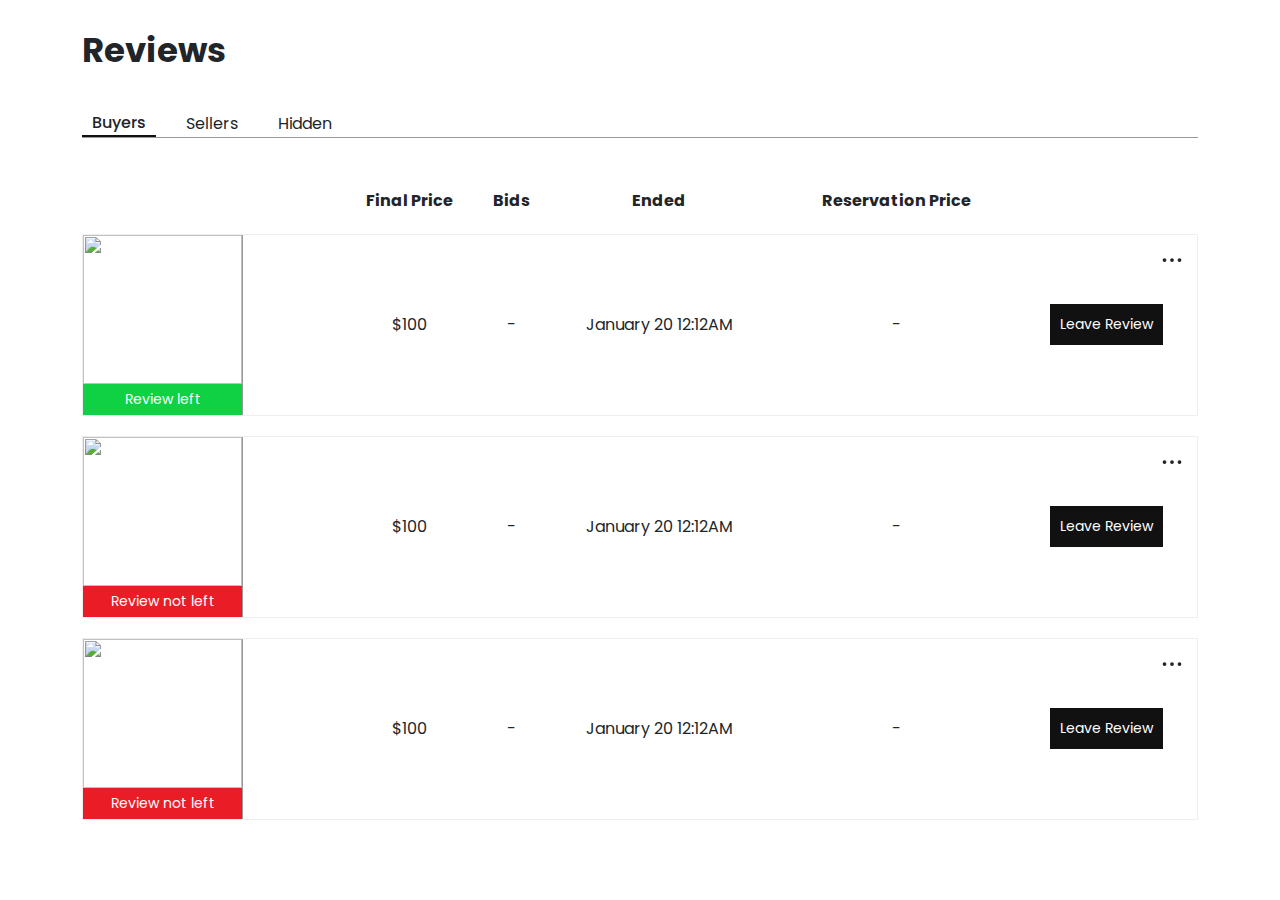
==== index.html @ e31aabcc "ok" ====
<!DOCTYPE html>
<html lang="en">
   <head>
      <meta charset="UTF-8" />
      <meta name="viewport" content="width=device-width, initial-scale=1.0" />
      <title>Document</title>
      <link rel="stylesheet" href="https://cdn.jsdelivr.net/npm/bootstrap@5.1.3/dist/css/bootstrap.min.css" as="style" crossorigin="anonymous" />
      <link rel="stylesheet" href="https://fonts.googleapis.com/css2?family=Poppins:wght@100;300;400;700;800;900&display=swap" as="style" crossorigin="anonymous" />
      <link rel="stylesheet" href="./style.css" />
   </head>
   <body>
      <main>
         <section class="review-section">
            <div class="container">
               <div class="reviewTitel">
                  <h2>Reviews</h2>
               </div>
               <div class="review-tabs">
                  <ul>
                     <li class="active">buyers</li>
                     <li>sellers</li>
                     <li>hidden</li>
                  </ul>
               </div>
               <div class="review-table">
                  <table>
                     <thead>
                        <tr>
                           <th colspan="2"></th>
                           <th>Final Price</th>
                           <th>Bids</th>
                           <th>Ended</th>
                           <th>Reservation Price</th>
                           <th colspan="2"></th>
                        </tr>
                     </thead>
                     <tbody>
                        <tr>
                           <td class="tdBorder" colspan="2">
                              <div class="td-img">
                                 <figure>
                                    <img src="https://encrypted-tbn0.gstatic.com/images?q=tbn:ANd9GcTyRex7sIWzXZCZF09MioICPVHN3e7gexDzKDKBckIWMvoYF61tKvziNQRzRDymjQj5Fqo&usqp=CAU" alt="" />
                                 </figure>
                                 <div class="text">Review left</div>
                              </div>
                           </td>

                           <td class="tdBorder">$100</td>
                           <td class="tdBorder">-</td>
                           <td class="tdBorder">January 20 12:12AM</td>
                           <td class="tdBorder">-</td>

                           <td class="position-relative tdBorder" colspan="2">
                              <div class="td-action">
                                 <div class="threeDot">
                                    <svg xmlns="http://www.w3.org/2000/svg" fill="none" viewBox="0 0 24 24" stroke-width="1.5" stroke="currentColor" class="w-6 h-6" onclick="openActionBtns(this)">
                                       <path
                                          stroke-linecap="round"
                                          stroke-linejoin="round"
                                          d="M6.75 12a.75.75 0 1 1-1.5 0 .75.75 0 0 1 1.5 0ZM12.75 12a.75.75 0 1 1-1.5 0 .75.75 0 0 1 1.5 0ZM18.75 12a.75.75 0 1 1-1.5 0 .75.75 0 0 1 1.5 0Z"
                                       />
                                    </svg>
                                    <div class="actionBtns" style="display: none">
                                       <div class="actionBtnsOverlay"></div>
                                       <div class="action-card">
                                          <div class="closeactionBtns" onclick="closeActionBtns(this)">
                                             <svg xmlns="http://www.w3.org/2000/svg" viewBox="0 0 24 24" fill="currentColor" class="w-6 h-6">
                                                <path
                                                   fill-rule="evenodd"
                                                   d="M5.47 5.47a.75.75 0 0 1 1.06 0L12 10.94l5.47-5.47a.75.75 0 1 1 1.06 1.06L13.06 12l5.47 5.47a.75.75 0 1 1-1.06 1.06L12 13.06l-5.47 5.47a.75.75 0 0 1-1.06-1.06L10.94 12 5.47 6.53a.75.75 0 0 1 0-1.06Z"
                                                   clip-rule="evenodd"
                                                />
                                             </svg>
                                          </div>
                                          <div class="action-item">
                                             <svg xmlns="http://www.w3.org/2000/svg" viewBox="0 0 24 24" fill="currentColor" class="w-6 h-6">
                                                <path
                                                   fill-rule="evenodd"
                                                   d="m6.72 5.66 11.62 11.62A8.25 8.25 0 0 0 6.72 5.66Zm10.56 12.68L5.66 6.72a8.25 8.25 0 0 0 11.62 11.62ZM5.105 5.106c3.807-3.808 9.98-3.808 13.788 0 3.808 3.807 3.808 9.98 0 13.788-3.807 3.808-9.98 3.808-13.788 0-3.808-3.807-3.808-9.98 0-13.788Z"
                                                   clip-rule="evenodd"
                                                />
                                             </svg>
                                             <span>Hide</span>
                                          </div>
                                          <div class="action-item border-0">
                                             <svg xmlns="http://www.w3.org/2000/svg" viewBox="0 0 24 24" fill="currentColor" class="w-6 h-6">
                                                <path
                                                   fill-rule="evenodd"
                                                   d="M16.5 4.478v.227a48.816 48.816 0 0 1 3.878.512.75.75 0 1 1-.256 1.478l-.209-.035-1.005 13.07a3 3 0 0 1-2.991 2.77H8.084a3 3 0 0 1-2.991-2.77L4.087 6.66l-.209.035a.75.75 0 0 1-.256-1.478A48.567 48.567 0 0 1 7.5 4.705v-.227c0-1.564 1.213-2.9 2.816-2.951a52.662 52.662 0 0 1 3.369 0c1.603.051 2.815 1.387 2.815 2.951Zm-6.136-1.452a51.196 51.196 0 0 1 3.273 0C14.39 3.05 15 3.684 15 4.478v.113a49.488 49.488 0 0 0-6 0v-.113c0-.794.609-1.428 1.364-1.452Zm-.355 5.945a.75.75 0 1 0-1.5.058l.347 9a.75.75 0 1 0 1.499-.058l-.346-9Zm5.48.058a.75.75 0 1 0-1.498-.058l-.347 9a.75.75 0 0 0 1.5.058l.345-9Z"
                                                   clip-rule="evenodd"
                                                />
                                             </svg>
                                             <span>Remove</span>
                                          </div>
                                       </div>
                                    </div>
                                 </div>
                                 <button type="button " data-bs-toggle="modal" data-bs-target="#exampleModal">Leave Review</button>
                              </div>
                           </td>
                        </tr>
                        <tr>
                           <td class="tdBorder" colspan="2">
                              <div class="td-img">
                                 <figure>
                                    <img src="https://encrypted-tbn0.gstatic.com/images?q=tbn:ANd9GcTyRex7sIWzXZCZF09MioICPVHN3e7gexDzKDKBckIWMvoYF61tKvziNQRzRDymjQj5Fqo&usqp=CAU" alt="" />
                                 </figure>
                                 <div class="text not-review">Review not left</div>
                              </div>
                           </td>

                           <td class="tdBorder">$100</td>
                           <td class="tdBorder">-</td>
                           <td class="tdBorder">January 20 12:12AM</td>
                           <td class="tdBorder">-</td>
                           <td class="position-relative tdBorder" colspan="2">
                              <div class="td-action">
                                 <div class="threeDot">
                                    <svg xmlns="http://www.w3.org/2000/svg" fill="none" viewBox="0 0 24 24" stroke-width="1.5" stroke="currentColor" class="w-6 h-6" onclick="openActionBtns(this)">
                                       <path
                                          stroke-linecap="round"
                                          stroke-linejoin="round"
                                          d="M6.75 12a.75.75 0 1 1-1.5 0 .75.75 0 0 1 1.5 0ZM12.75 12a.75.75 0 1 1-1.5 0 .75.75 0 0 1 1.5 0ZM18.75 12a.75.75 0 1 1-1.5 0 .75.75 0 0 1 1.5 0Z"
                                       />
                                    </svg>
                                    <div class="actionBtns" style="display: none">
                                       <div class="actionBtnsOverlay"></div>
                                       <div class="action-card">
                                          <div class="closeactionBtns" onclick="closeActionBtns(this)">
                                             <svg xmlns="http://www.w3.org/2000/svg" viewBox="0 0 24 24" fill="currentColor" class="w-6 h-6">
                                                <path
                                                   fill-rule="evenodd"
                                                   d="M5.47 5.47a.75.75 0 0 1 1.06 0L12 10.94l5.47-5.47a.75.75 0 1 1 1.06 1.06L13.06 12l5.47 5.47a.75.75 0 1 1-1.06 1.06L12 13.06l-5.47 5.47a.75.75 0 0 1-1.06-1.06L10.94 12 5.47 6.53a.75.75 0 0 1 0-1.06Z"
                                                   clip-rule="evenodd"
                                                />
                                             </svg>
                                          </div>
                                          <div class="action-item">
                                             <svg xmlns="http://www.w3.org/2000/svg" viewBox="0 0 24 24" fill="currentColor" class="w-6 h-6">
                                                <path
                                                   fill-rule="evenodd"
                                                   d="m6.72 5.66 11.62 11.62A8.25 8.25 0 0 0 6.72 5.66Zm10.56 12.68L5.66 6.72a8.25 8.25 0 0 0 11.62 11.62ZM5.105 5.106c3.807-3.808 9.98-3.808 13.788 0 3.808 3.807 3.808 9.98 0 13.788-3.807 3.808-9.98 3.808-13.788 0-3.808-3.807-3.808-9.98 0-13.788Z"
                                                   clip-rule="evenodd"
                                                />
                                             </svg>
                                             <span>Hide</span>
                                          </div>
                                          <div class="action-item border-0">
                                             <svg xmlns="http://www.w3.org/2000/svg" viewBox="0 0 24 24" fill="currentColor" class="w-6 h-6">
                                                <path
                                                   fill-rule="evenodd"
                                                   d="M16.5 4.478v.227a48.816 48.816 0 0 1 3.878.512.75.75 0 1 1-.256 1.478l-.209-.035-1.005 13.07a3 3 0 0 1-2.991 2.77H8.084a3 3 0 0 1-2.991-2.77L4.087 6.66l-.209.035a.75.75 0 0 1-.256-1.478A48.567 48.567 0 0 1 7.5 4.705v-.227c0-1.564 1.213-2.9 2.816-2.951a52.662 52.662 0 0 1 3.369 0c1.603.051 2.815 1.387 2.815 2.951Zm-6.136-1.452a51.196 51.196 0 0 1 3.273 0C14.39 3.05 15 3.684 15 4.478v.113a49.488 49.488 0 0 0-6 0v-.113c0-.794.609-1.428 1.364-1.452Zm-.355 5.945a.75.75 0 1 0-1.5.058l.347 9a.75.75 0 1 0 1.499-.058l-.346-9Zm5.48.058a.75.75 0 1 0-1.498-.058l-.347 9a.75.75 0 0 0 1.5.058l.345-9Z"
                                                   clip-rule="evenodd"
                                                />
                                             </svg>
                                             <span>Remove</span>
                                          </div>
                                       </div>
                                    </div>
                                 </div>
                                 <button type="button " data-bs-toggle="modal" data-bs-target="#exampleModal">Leave Review</button>
                              </div>
                           </td>
                        </tr>
                        <tr>
                           <td class="tdBorder" colspan="2">
                              <div class="td-img">
                                 <figure>
                                    <img src="https://encrypted-tbn0.gstatic.com/images?q=tbn:ANd9GcTyRex7sIWzXZCZF09MioICPVHN3e7gexDzKDKBckIWMvoYF61tKvziNQRzRDymjQj5Fqo&usqp=CAU" alt="" />
                                 </figure>
                                 <div class="text not-review">Review not left</div>
                              </div>
                           </td>

                           <td class="tdBorder">$100</td>
                           <td class="tdBorder">-</td>
                           <td class="tdBorder">January 20 12:12AM</td>
                           <td class="tdBorder">-</td>
                           <td class="position-relative tdBorder" colspan="2">
                              <div class="td-action">
                                 <div class="threeDot">
                                    <svg xmlns="http://www.w3.org/2000/svg" fill="none" viewBox="0 0 24 24" stroke-width="1.5" stroke="currentColor" class="w-6 h-6" onclick="openActionBtns(this)">
                                       <path
                                          stroke-linecap="round"
                                          stroke-linejoin="round"
                                          d="M6.75 12a.75.75 0 1 1-1.5 0 .75.75 0 0 1 1.5 0ZM12.75 12a.75.75 0 1 1-1.5 0 .75.75 0 0 1 1.5 0ZM18.75 12a.75.75 0 1 1-1.5 0 .75.75 0 0 1 1.5 0Z"
                                       />
                                    </svg>
                                    <div class="actionBtns" style="display: none">
                                       <div class="actionBtnsOverlay"></div>
                                       <div class="action-card">
                                          <div class="closeactionBtns" onclick="closeActionBtns(this)">
                                             <svg xmlns="http://www.w3.org/2000/svg" viewBox="0 0 24 24" fill="currentColor" class="w-6 h-6">
                                                <path
                                                   fill-rule="evenodd"
                                                   d="M5.47 5.47a.75.75 0 0 1 1.06 0L12 10.94l5.47-5.47a.75.75 0 1 1 1.06 1.06L13.06 12l5.47 5.47a.75.75 0 1 1-1.06 1.06L12 13.06l-5.47 5.47a.75.75 0 0 1-1.06-1.06L10.94 12 5.47 6.53a.75.75 0 0 1 0-1.06Z"
                                                   clip-rule="evenodd"
                                                />
                                             </svg>
                                          </div>
                                          <div class="action-item">
                                             <svg xmlns="http://www.w3.org/2000/svg" viewBox="0 0 24 24" fill="currentColor" class="w-6 h-6">
                                                <path
                                                   fill-rule="evenodd"
                                                   d="m6.72 5.66 11.62 11.62A8.25 8.25 0 0 0 6.72 5.66Zm10.56 12.68L5.66 6.72a8.25 8.25 0 0 0 11.62 11.62ZM5.105 5.106c3.807-3.808 9.98-3.808 13.788 0 3.808 3.807 3.808 9.98 0 13.788-3.807 3.808-9.98 3.808-13.788 0-3.808-3.807-3.808-9.98 0-13.788Z"
                                                   clip-rule="evenodd"
                                                />
                                             </svg>
                                             <span>Hide</span>
                                          </div>
                                          <div class="action-item border-0">
                                             <svg xmlns="http://www.w3.org/2000/svg" viewBox="0 0 24 24" fill="currentColor" class="w-6 h-6">
                                                <path
                                                   fill-rule="evenodd"
                                                   d="M16.5 4.478v.227a48.816 48.816 0 0 1 3.878.512.75.75 0 1 1-.256 1.478l-.209-.035-1.005 13.07a3 3 0 0 1-2.991 2.77H8.084a3 3 0 0 1-2.991-2.77L4.087 6.66l-.209.035a.75.75 0 0 1-.256-1.478A48.567 48.567 0 0 1 7.5 4.705v-.227c0-1.564 1.213-2.9 2.816-2.951a52.662 52.662 0 0 1 3.369 0c1.603.051 2.815 1.387 2.815 2.951Zm-6.136-1.452a51.196 51.196 0 0 1 3.273 0C14.39 3.05 15 3.684 15 4.478v.113a49.488 49.488 0 0 0-6 0v-.113c0-.794.609-1.428 1.364-1.452Zm-.355 5.945a.75.75 0 1 0-1.5.058l.347 9a.75.75 0 1 0 1.499-.058l-.346-9Zm5.48.058a.75.75 0 1 0-1.498-.058l-.347 9a.75.75 0 0 0 1.5.058l.345-9Z"
                                                   clip-rule="evenodd"
                                                />
                                             </svg>
                                             <span>Remove</span>
                                          </div>
                                       </div>
                                    </div>
                                 </div>
                                 <button type="button " data-bs-toggle="modal" data-bs-target="#exampleModal">Leave Review</button>
                              </div>
                           </td>
                        </tr>
                     </tbody>
                  </table>
                  <!-- Modal -->
                  <div class="modal fade" id="exampleModal" tabindex="-1" aria-labelledby="exampleModalLabel" aria-hidden="true">
                     <div class="modal-dialog">
                        <div class="modal-content">
                           <div class="modal-header p-0">
                              <button type="button" class="btn-close" data-bs-dismiss="modal" aria-label="Close"></button>
                           </div>
                           <div class="modal-body">
                              <h3>Leave Review</h3>
                              <p>This review will be recive to the buyer *userName</p>
                              <div class="recomend">
                                 <h4>Would you recomend This buyer?</h4>
                                 <div class="recomend-btn">
                                    <button>
                                       <svg xmlns="http://www.w3.org/2000/svg" viewBox="0 0 24 24" fill="currentColor" class="w-6 h-6">
                                          <path
                                             d="M7.493 18.5c-.425 0-.82-.236-.975-.632A7.48 7.48 0 0 1 6 15.125c0-1.75.599-3.358 1.602-4.634.151-.192.373-.309.6-.397.473-.183.89-.514 1.212-.924a9.042 9.042 0 0 1 2.861-2.4c.723-.384 1.35-.956 1.653-1.715a4.498 4.498 0 0 0 .322-1.672V2.75A.75.75 0 0 1 15 2a2.25 2.25 0 0 1 2.25 2.25c0 1.152-.26 2.243-.723 3.218-.266.558.107 1.282.725 1.282h3.126c1.026 0 1.945.694 2.054 1.715.045.422.068.85.068 1.285a11.95 11.95 0 0 1-2.649 7.521c-.388.482-.987.729-1.605.729H14.23c-.483 0-.964-.078-1.423-.23l-3.114-1.04a4.501 4.501 0 0 0-1.423-.23h-.777ZM2.331 10.727a11.969 11.969 0 0 0-.831 4.398 12 12 0 0 0 .52 3.507C2.28 19.482 3.105 20 3.994 20H4.9c.445 0 .72-.498.523-.898a8.963 8.963 0 0 1-.924-3.977c0-1.708.476-3.305 1.302-4.666.245-.403-.028-.959-.5-.959H4.25c-.832 0-1.612.453-1.918 1.227Z"
                                          />
                                       </svg>
                                    </button>
                                    <button>
                                       <svg xmlns="http://www.w3.org/2000/svg" viewBox="0 0 24 24" fill="currentColor" class="w-6 h-6">
                                          <path
                                             d="M15.73 5.5h1.035A7.465 7.465 0 0 1 18 9.625a7.465 7.465 0 0 1-1.235 4.125h-.148c-.806 0-1.534.446-2.031 1.08a9.04 9.04 0 0 1-2.861 2.4c-.723.384-1.35.956-1.653 1.715a4.499 4.499 0 0 0-.322 1.672v.633A.75.75 0 0 1 9 22a2.25 2.25 0 0 1-2.25-2.25c0-1.152.26-2.243.723-3.218.266-.558-.107-1.282-.725-1.282H3.622c-1.026 0-1.945-.694-2.054-1.715A12.137 12.137 0 0 1 1.5 12.25c0-2.848.992-5.464 2.649-7.521C4.537 4.247 5.136 4 5.754 4H9.77a4.5 4.5 0 0 1 1.423.23l3.114 1.04a4.5 4.5 0 0 0 1.423.23ZM21.669 14.023c.536-1.362.831-2.845.831-4.398 0-1.22-.182-2.398-.52-3.507-.26-.85-1.084-1.368-1.973-1.368H19.1c-.445 0-.72.498-.523.898.591 1.2.924 2.55.924 3.977a8.958 8.958 0 0 1-1.302 4.666c-.245.403.028.959.5.959h1.053c.832 0 1.612-.453 1.918-1.227Z"
                                          />
                                       </svg>
                                    </button>
                                 </div>
                              </div>
                              <div class="stars">
                                 <button class="star" data-color="#d0021b">
                                    <svg xmlns="http://www.w3.org/2000/svg" viewBox="0 0 24 24" fill="currentColor" class="w-6 h-6">
                                       <path
                                          fill-rule="evenodd"
                                          d="M10.788 3.21c.448-1.077 1.976-1.077 2.424 0l2.082 5.006 5.404.434c1.164.093 1.636 1.545.749 2.305l-4.117 3.527 1.257 5.273c.271 1.136-.964 2.033-1.96 1.425L12 18.354 7.373 21.18c-.996.608-2.231-.29-1.96-1.425l1.257-5.273-4.117-3.527c-.887-.76-.415-2.212.749-2.305l5.404-.434 2.082-5.005Z"
                                          clip-rule="evenodd"
                                       />
                                    </svg>
                                 </button>
                                 <button class="star" data-color="#f59a05">
                                    <svg xmlns="http://www.w3.org/2000/svg" viewBox="0 0 24 24" fill="currentColor" class="w-6 h-6">
                                       <path
                                          fill-rule="evenodd"
                                          d="M10.788 3.21c.448-1.077 1.976-1.077 2.424 0l2.082 5.006 5.404.434c1.164.093 1.636 1.545.749 2.305l-4.117 3.527 1.257 5.273c.271 1.136-.964 2.033-1.96 1.425L12 18.354 7.373 21.18c-.996.608-2.231-.29-1.96-1.425l1.257-5.273-4.117-3.527c-.887-.76-.415-2.212.749-2.305l5.404-.434 2.082-5.005Z"
                                          clip-rule="evenodd"
                                       />
                                    </svg>
                                 </button>
                                 <button class="star" data-color="#8ca402">
                                    <svg xmlns="http://www.w3.org/2000/svg" viewBox="0 0 24 24" fill="currentColor" class="w-6 h-6">
                                       <path
                                          fill-rule="evenodd"
                                          d="M10.788 3.21c.448-1.077 1.976-1.077 2.424 0l2.082 5.006 5.404.434c1.164.093 1.636 1.545.749 2.305l-4.117 3.527 1.257 5.273c.271 1.136-.964 2.033-1.96 1.425L12 18.354 7.373 21.18c-.996.608-2.231-.29-1.96-1.425l1.257-5.273-4.117-3.527c-.887-.76-.415-2.212.749-2.305l5.404-.434 2.082-5.005Z"
                                          clip-rule="evenodd"
                                       />
                                    </svg>
                                 </button>
                                 <button class="star" data-color="#009c00">
                                    <svg xmlns="http://www.w3.org/2000/svg" viewBox="0 0 24 24" fill="currentColor" class="w-6 h-6">
                                       <path
                                          fill-rule="evenodd"
                                          d="M10.788 3.21c.448-1.077 1.976-1.077 2.424 0l2.082 5.006 5.404.434c1.164.093 1.636 1.545.749 2.305l-4.117 3.527 1.257 5.273c.271 1.136-.964 2.033-1.96 1.425L12 18.354 7.373 21.18c-.996.608-2.231-.29-1.96-1.425l1.257-5.273-4.117-3.527c-.887-.76-.415-2.212.749-2.305l5.404-.434 2.082-5.005Z"
                                          clip-rule="evenodd"
                                       />
                                    </svg>
                                 </button>

                                 <button class="star" data-color="#007b4c">
                                    <svg xmlns="http://www.w3.org/2000/svg" viewBox="0 0 24 24" fill="currentColor" class="w-6 h-6">
                                       <path
                                          fill-rule="evenodd"
                                          d="M10.788 3.21c.448-1.077 1.976-1.077 2.424 0l2.082 5.006 5.404.434c1.164.093 1.636 1.545.749 2.305l-4.117 3.527 1.257 5.273c.271 1.136-.964 2.033-1.96 1.425L12 18.354 7.373 21.18c-.996.608-2.231-.29-1.96-1.425l1.257-5.273-4.117-3.527c-.887-.76-.415-2.212.749-2.305l5.404-.434 2.082-5.005Z"
                                          clip-rule="evenodd"
                                       />
                                    </svg>
                                 </button>
                              </div>
                              <div class="leavetext">
                                 <label for="#">Leave a description of your exprience</label>
                                 <textarea name="" id="" cols="30" rows="10" placeholder="Share your thought about the buyer"></textarea>
                              </div>
                              <div class="enter">
                                 <button>Enter</button>
                              </div>
                           </div>
                        </div>
                     </div>
                  </div>
               </div>
            </div>
         </section>
      </main>

      <script src="https://ajax.googleapis.com/ajax/libs/jquery/3.5.1/jquery.min.js"></script>
      <script
         src="https://cdn.jsdelivr.net/npm/bootstrap@5.1.3/dist/js/bootstrap.bundle.min.js"
         integrity="sha384-ka7Sk0Gln4gmtz2MlQnikT1wXgYsOg+OMhuP+IlRH9sENBO0LRn5q+8nbTov4+1p"
         crossorigin="anonymous"
      ></script>
      <script>
         function openActionBtns(btn) {
            var actionBtns = btn.nextElementSibling;
            if (actionBtns.style.display === "none") {
               actionBtns.style.display = "block";
            } else {
               actionBtns.style.display = "none";
            }
         }

         function closeActionBtns(btn) {
            var actionBtns = btn.parentElement.parentElement; // Go up the DOM tree to the actionBtns div
            actionBtns.style.display = "none";
         }

         // document.addEventListener("DOMContentLoaded", function () {
         //    const stars = document.querySelectorAll(".stars .star");

         //    stars.forEach((star) => {
         //       // Hover event
         //       star.addEventListener("mouseover", function () {
         //          const color = this.dataset.color;
         //          this.querySelector("svg").style.fill = color;
         //       });

         //       // Click event
         //       star.addEventListener("click", function () {
         //          const color = this.dataset.color;
         //          this.querySelector("svg").style.fill = color;
         //          // Remove hover effect after click
         //          this.removeEventListener("mouseover", hoverFunction);
         //       });

         //       // Hover out event
         //       star.addEventListener("mouseout", function () {
         //          this.querySelector("svg").style.fill = ""; // Reset to default color
         //       });
         //    });
         // });
         document.addEventListener("DOMContentLoaded", function () {
            const stars = document.querySelectorAll(".stars .star");

            stars.forEach((star, index) => {
               const color = star.dataset.color;

               // Click event
               star.addEventListener("click", function () {
                  // Set the fill color for all stars up to the current star
                  for (let i = 0; i <= index; i++) {
                     stars[i].querySelector("svg").style.fill = color;
                  }
                  // Reset the fill color for stars after the current star
                  for (let i = index + 1; i < stars.length; i++) {
                     stars[i].querySelector("svg").style.fill = "";
                  }
               });
            });
            const likeButton = document.querySelector(".recomend-btn button:nth-child(1)");
            const dislikeButton = document.querySelector(".recomend-btn button:nth-child(2)");
            const likeIcon = likeButton.querySelector("svg");
            const dislikeIcon = dislikeButton.querySelector("svg");

            likeButton.addEventListener("click", function () {
               likeButton.style.backgroundColor = "green";
               dislikeButton.style.backgroundColor = "";
               likeIcon.style.fill = "#fff";
               dislikeIcon.style.fill = "";
            });

            dislikeButton.addEventListener("click", function () {
               dislikeButton.style.backgroundColor = "red";
               likeButton.style.backgroundColor = "";
               dislikeIcon.style.fill = "#fff";
               likeIcon.style.fill = "";
            });
         });
      </script>
   </body>
</html>
---- style.css ----
body {
    font-family: "Poppins", sans-serif;
}

.review-section {
    padding: 30px 0;
}

.reviewTitel {
    margin-bottom: 40px;
}

.reviewTitel h2 {
    font-size: 34px;
    font-weight: 700;
}

.review-tabs {

    border-bottom: 1px solid #999;
}

.review-tabs ul {
    display: flex;
    align-items: center;
    gap: 20px;
    list-style: none;
    margin: 0;
    padding: 0;
}

.review-tabs ul li {
    padding: 0 10px;
    font-size: 16px;
    text-transform: capitalize;
}

.review-tabs ul li.active {
    border-bottom: 2px solid #111;
    font-weight: 500;
}

.review-table {
    padding: 30px 0;
}

table {
    width: 100%;
    text-align: center;
    border-collapse: separate;
    border-spacing: 0 20px;

}

.td-img {
    width: 160px;
    height: 180px;
    display: flex;
    flex-direction: column;
    justify-content: space-between;
    border-right: 1px solid #999;
}

.td-img figure {
    margin: 0;
    width: 100%;
    height: 83%;

}

.td-img img {
    width: 100%;
    height: 100%;
    object-fit: cover;
}

.td-img .text {
    padding: 5px 10px;
    background-color: #0fd144;
    text-align: center;
    font-size: 14px;
    color: #fff;
}

.td-img .not-review {
    background-color: #ea1c26 !important;
}

.td-action {
    height: 100%;
}

.td-action .threeDot {
    position: absolute;
    top: 10px;
    right: 10px;
}

.td-action .threeDot svg {
    width: 30px;
    cursor: pointer;

}

.td-action button {
    border: none;
    outline: none;
    font-size: 14px;
    background-color: #111;
    color: #fff;
    padding: 10px 10px;

}

.tdBorder {
    border: 1px solid #eee;
    border-right: none;
    border-left: none !important;

}

tbody tr td {
    padding: 0;
}

tbody tr td:first-child {
    border: 1px solid #eee;
    border-right: none;
    border-left: 1px solid #eee !important;
}

tbody tr td:last-child {
    border: 1px solid #eee;
    border-right: 1px solid #eee !important;
    border-left: none !important;
}

.modal-dialog {
    max-width: 480px;
}

.modal-body {
    text-align: center;
    padding: 30px 0;
}

.modal-body h3 {
    font-size: 22px;
    margin-bottom: 15px;
}

.modal-body p {
    font-size: 14px;
    margin-bottom: 15px;
}

.recomend {
    margin-top: 30px;
}

.recomend h4 {
    font-size: 20px;

}

.recomend-btn {
    display: flex;
    justify-content: center;
    gap: 15px;
    margin-bottom: 15px;
}

.recomend-btn button {
    width: 40px;
    height: 40px;
    display: flex;
    justify-content: center;
    align-items: center;
    border-radius: 50px;
}

.recomend-btn button svg {
    width: 22px;
}

.modal-header {
    border: none;
}

.modal-header .btn-close {
    position: absolute;
    right: 30px;
    top: 20px;
    z-index: 99;
}


.stars {
    display: flex;
    justify-content: center;
    align-items: center;
    gap: 15px;
    margin: 45px 0;
}

.stars button {
    width: 40px;
    height: 40px;
    display: flex;
    justify-content: center;
    align-items: center;
    color: #fff;
    background-color: #eee;

}

.stars button svg {
    width: 30px;

}

button {
    border: none;
    outline: none;
}

.leavetext label {
    font-size: 14px;
    margin-bottom: 5px;
    display: block;
}

.leavetext textarea {
    overflow: hidden;
    padding: 10px;
    border: 1px solid #eee;
    border-radius: 6px;
    font-size: 14px;
    width: 85%;
    outline: none;
}

.enter {
    margin: 20px 0;
}

.enter button {
    padding: 10px 50px;
    background-color: #111;
    color: #fff;
}

.actionBtns {
    position: absolute;
    top: 30px;
    left: -69px;
    right: 0;
    width: 100%;
    height: 100%;

    z-index: 88888;
}

.action-card {
    width: 170px;
    background-color: #fff;
    border: 1px solid #999;
    border-radius: 4px;
    position: relative;

}

.action-item {
    display: flex;
    gap: 30px;
    align-items: center;
    padding: 5px 10px;
    color: #999;
    border-bottom: 1px solid #999;
    cursor: pointer;

}

.action-item svg {
    width: 30px !important;

}

.action-item span {
    font-size: 16px;
    color: #111;
    font-weight: 500;
}

.actionBtnsOverlay {
    position: fixed;
    top: 0;
    left: 0;
    right: 0;
    width: 100%;
    height: 100%;
    background-color: #d1c6c678;
    z-index: -1;
}

.closeactionBtns {
    width: 20px;
    height: 20px;
    position: absolute;
    top: -12px;
    right: -16px;
    background-color: #ea1c26;
    color: #fff;
    display: flex;
    align-items: center;
    justify-content: center;
    border-radius: 50px;
}

.closeactionBtns svg {
    width: 15px !important;
}

@media only screen and (max-width: 768px) and (min-width: 300px) {
    table {
        width: 900px;
    }

    .actionBtns {
        position: absolute;
        top: 37px;
        left: -154px;
    }

    .review-table {
        overflow-x: auto;
    }
}
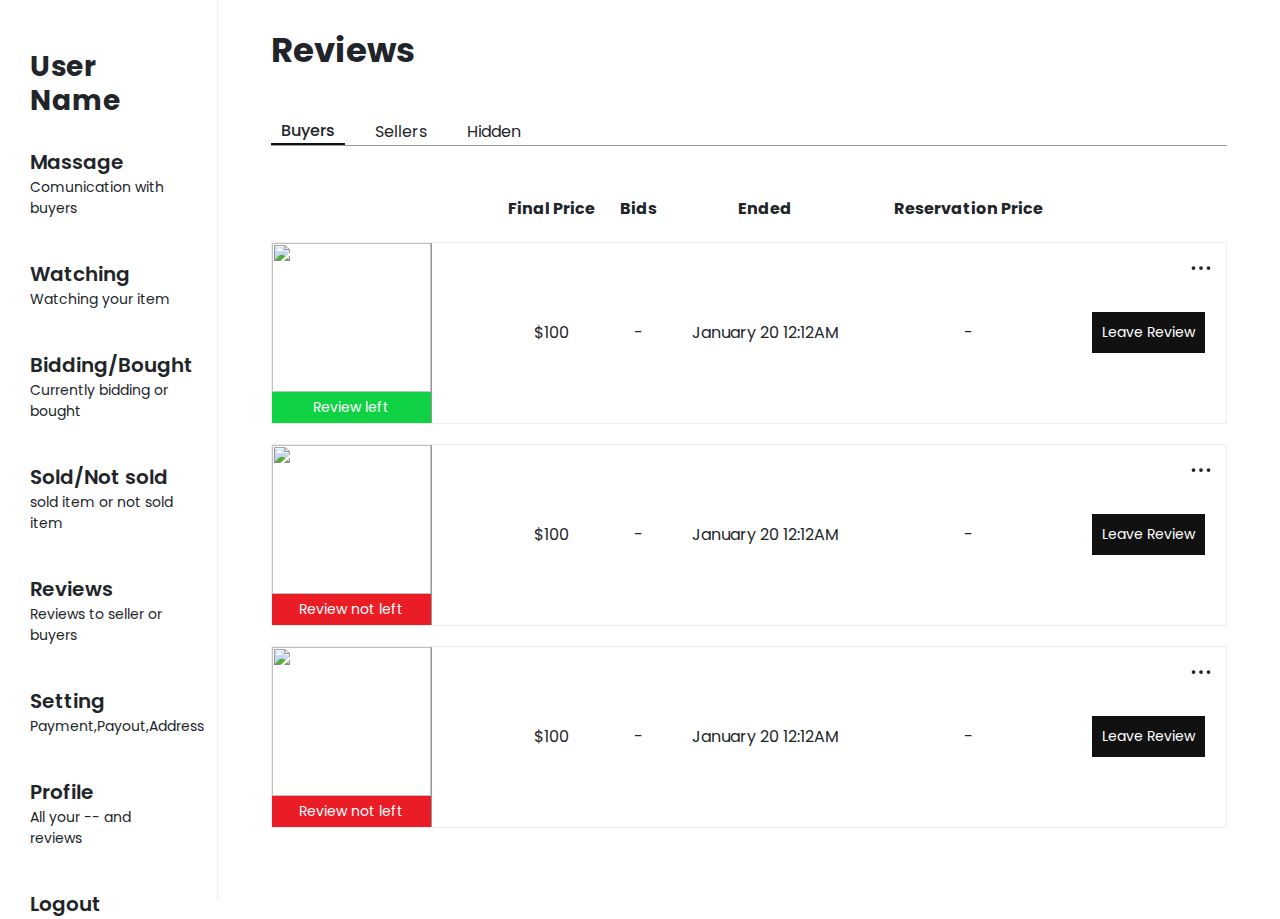
==== commit 9ef48d43: "ok" ====
--- a/index.html
+++ b/index.html
@@ -10,314 +10,357 @@
    </head>
    <body>
       <main>
-         <section class="review-section">
-            <div class="container">
-               <div class="reviewTitel">
-                  <h2>Reviews</h2>
-               </div>
-               <div class="review-tabs">
-                  <ul>
-                     <li class="active">buyers</li>
-                     <li>sellers</li>
-                     <li>hidden</li>
+         <div class="main-box-wrapper">
+            <section class="sideBar">
+               <h3>User Name</h3>
+               <div class="sideBar-ul-wrapper">
+                  <ul class="sideBar-ul">
+                     <li>
+                        Massage
+                        <span>Comunication with buyers</span>
+                     </li>
+                     <li>
+                        Watching
+                        <span>Watching your item</span>
+                     </li>
+                     <li>
+                        Bidding/Bought
+                        <span>Currently bidding or bought</span>
+                     </li>
+                     <li>
+                        Sold/Not sold
+                        <span>sold item or not sold item</span>
+                     </li>
+                     <li>
+                        Reviews
+                        <span>Reviews to seller or buyers</span>
+                     </li>
+                     <li>
+                        Setting
+                        <span>Payment,Payout,Address</span>
+                     </li>
+                     <li>
+                        Profile
+                        <span>All your -- and reviews</span>
+                     </li>
+                     <li>Logout</li>
                   </ul>
                </div>
-               <div class="review-table">
-                  <table>
-                     <thead>
-                        <tr>
-                           <th colspan="2"></th>
-                           <th>Final Price</th>
-                           <th>Bids</th>
-                           <th>Ended</th>
-                           <th>Reservation Price</th>
-                           <th colspan="2"></th>
-                        </tr>
-                     </thead>
-                     <tbody>
-                        <tr>
-                           <td class="tdBorder" colspan="2">
-                              <div class="td-img">
-                                 <figure>
-                                    <img src="https://encrypted-tbn0.gstatic.com/images?q=tbn:ANd9GcTyRex7sIWzXZCZF09MioICPVHN3e7gexDzKDKBckIWMvoYF61tKvziNQRzRDymjQj5Fqo&usqp=CAU" alt="" />
-                                 </figure>
-                                 <div class="text">Review left</div>
-                              </div>
-                           </td>
-
-                           <td class="tdBorder">$100</td>
-                           <td class="tdBorder">-</td>
-                           <td class="tdBorder">January 20 12:12AM</td>
-                           <td class="tdBorder">-</td>
-
-                           <td class="position-relative tdBorder" colspan="2">
-                              <div class="td-action">
-                                 <div class="threeDot">
-                                    <svg xmlns="http://www.w3.org/2000/svg" fill="none" viewBox="0 0 24 24" stroke-width="1.5" stroke="currentColor" class="w-6 h-6" onclick="openActionBtns(this)">
-                                       <path
-                                          stroke-linecap="round"
-                                          stroke-linejoin="round"
-                                          d="M6.75 12a.75.75 0 1 1-1.5 0 .75.75 0 0 1 1.5 0ZM12.75 12a.75.75 0 1 1-1.5 0 .75.75 0 0 1 1.5 0ZM18.75 12a.75.75 0 1 1-1.5 0 .75.75 0 0 1 1.5 0Z"
-                                       />
-                                    </svg>
-                                    <div class="actionBtns" style="display: none">
-                                       <div class="actionBtnsOverlay"></div>
-                                       <div class="action-card">
-                                          <div class="closeactionBtns" onclick="closeActionBtns(this)">
-                                             <svg xmlns="http://www.w3.org/2000/svg" viewBox="0 0 24 24" fill="currentColor" class="w-6 h-6">
-                                                <path
-                                                   fill-rule="evenodd"
-                                                   d="M5.47 5.47a.75.75 0 0 1 1.06 0L12 10.94l5.47-5.47a.75.75 0 1 1 1.06 1.06L13.06 12l5.47 5.47a.75.75 0 1 1-1.06 1.06L12 13.06l-5.47 5.47a.75.75 0 0 1-1.06-1.06L10.94 12 5.47 6.53a.75.75 0 0 1 0-1.06Z"
-                                                   clip-rule="evenodd"
-                                                />
-                                             </svg>
-                                          </div>
-                                          <div class="action-item">
-                                             <svg xmlns="http://www.w3.org/2000/svg" viewBox="0 0 24 24" fill="currentColor" class="w-6 h-6">
-                                                <path
-                                                   fill-rule="evenodd"
-                                                   d="m6.72 5.66 11.62 11.62A8.25 8.25 0 0 0 6.72 5.66Zm10.56 12.68L5.66 6.72a8.25 8.25 0 0 0 11.62 11.62ZM5.105 5.106c3.807-3.808 9.98-3.808 13.788 0 3.808 3.807 3.808 9.98 0 13.788-3.807 3.808-9.98 3.808-13.788 0-3.808-3.807-3.808-9.98 0-13.788Z"
-                                                   clip-rule="evenodd"
-                                                />
-                                             </svg>
-                                             <span>Hide</span>
-                                          </div>
-                                          <div class="action-item border-0">
-                                             <svg xmlns="http://www.w3.org/2000/svg" viewBox="0 0 24 24" fill="currentColor" class="w-6 h-6">
-                                                <path
-                                                   fill-rule="evenodd"
-                                                   d="M16.5 4.478v.227a48.816 48.816 0 0 1 3.878.512.75.75 0 1 1-.256 1.478l-.209-.035-1.005 13.07a3 3 0 0 1-2.991 2.77H8.084a3 3 0 0 1-2.991-2.77L4.087 6.66l-.209.035a.75.75 0 0 1-.256-1.478A48.567 48.567 0 0 1 7.5 4.705v-.227c0-1.564 1.213-2.9 2.816-2.951a52.662 52.662 0 0 1 3.369 0c1.603.051 2.815 1.387 2.815 2.951Zm-6.136-1.452a51.196 51.196 0 0 1 3.273 0C14.39 3.05 15 3.684 15 4.478v.113a49.488 49.488 0 0 0-6 0v-.113c0-.794.609-1.428 1.364-1.452Zm-.355 5.945a.75.75 0 1 0-1.5.058l.347 9a.75.75 0 1 0 1.499-.058l-.346-9Zm5.48.058a.75.75 0 1 0-1.498-.058l-.347 9a.75.75 0 0 0 1.5.058l.345-9Z"
-                                                   clip-rule="evenodd"
-                                                />
-                                             </svg>
-                                             <span>Remove</span>
+            </section>
+            <section class="review-section">
+               <div class="review-section-container">
+                  <div class="reviewTitel d-flex justify-content-between">
+                     <h2>Reviews</h2>
+                     <button class="toggleSidebar bg-transparent">
+                        <svg xmlns="http://www.w3.org/2000/svg" fill="none" viewBox="0 0 24 24" stroke-width="1.5" stroke="currentColor" class="w-6 h-6">
+                           <path stroke-linecap="round" stroke-linejoin="round" d="M3.75 6.75h16.5M3.75 12h16.5m-16.5 5.25h16.5" />
+                        </svg>
+                     </button>
+                  </div>
+                  <div class="review-tabs">
+                     <ul>
+                        <li class="active">buyers</li>
+                        <li>sellers</li>
+                        <li>hidden</li>
+                     </ul>
+                  </div>
+                  <div class="review-table">
+                     <table>
+                        <thead>
+                           <tr>
+                              <th colspan="2"></th>
+                              <th>Final Price</th>
+                              <th>Bids</th>
+                              <th>Ended</th>
+                              <th>Reservation Price</th>
+                              <th colspan="2"></th>
+                           </tr>
+                        </thead>
+                        <tbody>
+                           <tr>
+                              <td class="tdBorder" colspan="2">
+                                 <div class="td-img">
+                                    <figure>
+                                       <img src="https://encrypted-tbn0.gstatic.com/images?q=tbn:ANd9GcTyRex7sIWzXZCZF09MioICPVHN3e7gexDzKDKBckIWMvoYF61tKvziNQRzRDymjQj5Fqo&usqp=CAU" alt="" />
+                                    </figure>
+                                    <div class="text">Review left</div>
+                                 </div>
+                              </td>
+
+                              <td class="tdBorder">$100</td>
+                              <td class="tdBorder">-</td>
+                              <td class="tdBorder">January 20 12:12AM</td>
+                              <td class="tdBorder">-</td>
+
+                              <td class="position-relative tdBorder" colspan="2">
+                                 <div class="td-action">
+                                    <div class="threeDot">
+                                       <svg xmlns="http://www.w3.org/2000/svg" fill="none" viewBox="0 0 24 24" stroke-width="1.5" stroke="currentColor" class="w-6 h-6" onclick="openActionBtns(this)">
+                                          <path
+                                             stroke-linecap="round"
+                                             stroke-linejoin="round"
+                                             d="M6.75 12a.75.75 0 1 1-1.5 0 .75.75 0 0 1 1.5 0ZM12.75 12a.75.75 0 1 1-1.5 0 .75.75 0 0 1 1.5 0ZM18.75 12a.75.75 0 1 1-1.5 0 .75.75 0 0 1 1.5 0Z"
+                                          />
+                                       </svg>
+                                       <div class="actionBtns" style="display: none">
+                                          <div class="actionBtnsOverlay"></div>
+                                          <div class="action-card">
+                                             <div class="closeactionBtns" onclick="closeActionBtns(this)">
+                                                <svg xmlns="http://www.w3.org/2000/svg" viewBox="0 0 24 24" fill="currentColor" class="w-6 h-6">
+                                                   <path
+                                                      fill-rule="evenodd"
+                                                      d="M5.47 5.47a.75.75 0 0 1 1.06 0L12 10.94l5.47-5.47a.75.75 0 1 1 1.06 1.06L13.06 12l5.47 5.47a.75.75 0 1 1-1.06 1.06L12 13.06l-5.47 5.47a.75.75 0 0 1-1.06-1.06L10.94 12 5.47 6.53a.75.75 0 0 1 0-1.06Z"
+                                                      clip-rule="evenodd"
+                                                   />
+                                                </svg>
+                                             </div>
+                                             <div class="action-item">
+                                                <svg xmlns="http://www.w3.org/2000/svg" viewBox="0 0 24 24" fill="currentColor" class="w-6 h-6">
+                                                   <path
+                                                      fill-rule="evenodd"
+                                                      d="m6.72 5.66 11.62 11.62A8.25 8.25 0 0 0 6.72 5.66Zm10.56 12.68L5.66 6.72a8.25 8.25 0 0 0 11.62 11.62ZM5.105 5.106c3.807-3.808 9.98-3.808 13.788 0 3.808 3.807 3.808 9.98 0 13.788-3.807 3.808-9.98 3.808-13.788 0-3.808-3.807-3.808-9.98 0-13.788Z"
+                                                      clip-rule="evenodd"
+                                                   />
+                                                </svg>
+                                                <span>Hide</span>
+                                             </div>
+                                             <div class="action-item border-0">
+                                                <svg xmlns="http://www.w3.org/2000/svg" viewBox="0 0 24 24" fill="currentColor" class="w-6 h-6">
+                                                   <path
+                                                      fill-rule="evenodd"
+                                                      d="M16.5 4.478v.227a48.816 48.816 0 0 1 3.878.512.75.75 0 1 1-.256 1.478l-.209-.035-1.005 13.07a3 3 0 0 1-2.991 2.77H8.084a3 3 0 0 1-2.991-2.77L4.087 6.66l-.209.035a.75.75 0 0 1-.256-1.478A48.567 48.567 0 0 1 7.5 4.705v-.227c0-1.564 1.213-2.9 2.816-2.951a52.662 52.662 0 0 1 3.369 0c1.603.051 2.815 1.387 2.815 2.951Zm-6.136-1.452a51.196 51.196 0 0 1 3.273 0C14.39 3.05 15 3.684 15 4.478v.113a49.488 49.488 0 0 0-6 0v-.113c0-.794.609-1.428 1.364-1.452Zm-.355 5.945a.75.75 0 1 0-1.5.058l.347 9a.75.75 0 1 0 1.499-.058l-.346-9Zm5.48.058a.75.75 0 1 0-1.498-.058l-.347 9a.75.75 0 0 0 1.5.058l.345-9Z"
+                                                      clip-rule="evenodd"
+                                                   />
+                                                </svg>
+                                                <span>Remove</span>
+                                             </div>
                                           </div>
                                        </div>
                                     </div>
-                                 </div>
-                                 <button type="button " data-bs-toggle="modal" data-bs-target="#exampleModal">Leave Review</button>
-                              </div>
-                           </td>
-                        </tr>
-                        <tr>
-                           <td class="tdBorder" colspan="2">
-                              <div class="td-img">
-                                 <figure>
-                                    <img src="https://encrypted-tbn0.gstatic.com/images?q=tbn:ANd9GcTyRex7sIWzXZCZF09MioICPVHN3e7gexDzKDKBckIWMvoYF61tKvziNQRzRDymjQj5Fqo&usqp=CAU" alt="" />
-                                 </figure>
-                                 <div class="text not-review">Review not left</div>
-                              </div>
-                           </td>
-
-                           <td class="tdBorder">$100</td>
-                           <td class="tdBorder">-</td>
-                           <td class="tdBorder">January 20 12:12AM</td>
-                           <td class="tdBorder">-</td>
-                           <td class="position-relative tdBorder" colspan="2">
-                              <div class="td-action">
-                                 <div class="threeDot">
-                                    <svg xmlns="http://www.w3.org/2000/svg" fill="none" viewBox="0 0 24 24" stroke-width="1.5" stroke="currentColor" class="w-6 h-6" onclick="openActionBtns(this)">
-                                       <path
-                                          stroke-linecap="round"
-                                          stroke-linejoin="round"
-                                          d="M6.75 12a.75.75 0 1 1-1.5 0 .75.75 0 0 1 1.5 0ZM12.75 12a.75.75 0 1 1-1.5 0 .75.75 0 0 1 1.5 0ZM18.75 12a.75.75 0 1 1-1.5 0 .75.75 0 0 1 1.5 0Z"
-                                       />
-                                    </svg>
-                                    <div class="actionBtns" style="display: none">
-                                       <div class="actionBtnsOverlay"></div>
-                                       <div class="action-card">
-                                          <div class="closeactionBtns" onclick="closeActionBtns(this)">
-                                             <svg xmlns="http://www.w3.org/2000/svg" viewBox="0 0 24 24" fill="currentColor" class="w-6 h-6">
-                                                <path
-                                                   fill-rule="evenodd"
-                                                   d="M5.47 5.47a.75.75 0 0 1 1.06 0L12 10.94l5.47-5.47a.75.75 0 1 1 1.06 1.06L13.06 12l5.47 5.47a.75.75 0 1 1-1.06 1.06L12 13.06l-5.47 5.47a.75.75 0 0 1-1.06-1.06L10.94 12 5.47 6.53a.75.75 0 0 1 0-1.06Z"
-                                                   clip-rule="evenodd"
-                                                />
-                                             </svg>
-                                          </div>
-                                          <div class="action-item">
-                                             <svg xmlns="http://www.w3.org/2000/svg" viewBox="0 0 24 24" fill="currentColor" class="w-6 h-6">
-                                                <path
-                                                   fill-rule="evenodd"
-                                                   d="m6.72 5.66 11.62 11.62A8.25 8.25 0 0 0 6.72 5.66Zm10.56 12.68L5.66 6.72a8.25 8.25 0 0 0 11.62 11.62ZM5.105 5.106c3.807-3.808 9.98-3.808 13.788 0 3.808 3.807 3.808 9.98 0 13.788-3.807 3.808-9.98 3.808-13.788 0-3.808-3.807-3.808-9.98 0-13.788Z"
-                                                   clip-rule="evenodd"
-                                                />
-                                             </svg>
-                                             <span>Hide</span>
-                                          </div>
-                                          <div class="action-item border-0">
-                                             <svg xmlns="http://www.w3.org/2000/svg" viewBox="0 0 24 24" fill="currentColor" class="w-6 h-6">
-                                                <path
-                                                   fill-rule="evenodd"
-                                                   d="M16.5 4.478v.227a48.816 48.816 0 0 1 3.878.512.75.75 0 1 1-.256 1.478l-.209-.035-1.005 13.07a3 3 0 0 1-2.991 2.77H8.084a3 3 0 0 1-2.991-2.77L4.087 6.66l-.209.035a.75.75 0 0 1-.256-1.478A48.567 48.567 0 0 1 7.5 4.705v-.227c0-1.564 1.213-2.9 2.816-2.951a52.662 52.662 0 0 1 3.369 0c1.603.051 2.815 1.387 2.815 2.951Zm-6.136-1.452a51.196 51.196 0 0 1 3.273 0C14.39 3.05 15 3.684 15 4.478v.113a49.488 49.488 0 0 0-6 0v-.113c0-.794.609-1.428 1.364-1.452Zm-.355 5.945a.75.75 0 1 0-1.5.058l.347 9a.75.75 0 1 0 1.499-.058l-.346-9Zm5.48.058a.75.75 0 1 0-1.498-.058l-.347 9a.75.75 0 0 0 1.5.058l.345-9Z"
-                                                   clip-rule="evenodd"
-                                                />
-                                             </svg>
-                                             <span>Remove</span>
+                                    <button type="button " data-bs-toggle="modal" data-bs-target="#exampleModal">Leave Review</button>
+                                 </div>
+                              </td>
+                           </tr>
+                           <tr>
+                              <td class="tdBorder" colspan="2">
+                                 <div class="td-img">
+                                    <figure>
+                                       <img src="https://encrypted-tbn0.gstatic.com/images?q=tbn:ANd9GcTyRex7sIWzXZCZF09MioICPVHN3e7gexDzKDKBckIWMvoYF61tKvziNQRzRDymjQj5Fqo&usqp=CAU" alt="" />
+                                    </figure>
+                                    <div class="text not-review">Review not left</div>
+                                 </div>
+                              </td>
+
+                              <td class="tdBorder">$100</td>
+                              <td class="tdBorder">-</td>
+                              <td class="tdBorder">January 20 12:12AM</td>
+                              <td class="tdBorder">-</td>
+                              <td class="position-relative tdBorder" colspan="2">
+                                 <div class="td-action">
+                                    <div class="threeDot">
+                                       <svg xmlns="http://www.w3.org/2000/svg" fill="none" viewBox="0 0 24 24" stroke-width="1.5" stroke="currentColor" class="w-6 h-6" onclick="openActionBtns(this)">
+                                          <path
+                                             stroke-linecap="round"
+                                             stroke-linejoin="round"
+                                             d="M6.75 12a.75.75 0 1 1-1.5 0 .75.75 0 0 1 1.5 0ZM12.75 12a.75.75 0 1 1-1.5 0 .75.75 0 0 1 1.5 0ZM18.75 12a.75.75 0 1 1-1.5 0 .75.75 0 0 1 1.5 0Z"
+                                          />
+                                       </svg>
+                                       <div class="actionBtns" style="display: none">
+                                          <div class="actionBtnsOverlay"></div>
+                                          <div class="action-card">
+                                             <div class="closeactionBtns" onclick="closeActionBtns(this)">
+                                                <svg xmlns="http://www.w3.org/2000/svg" viewBox="0 0 24 24" fill="currentColor" class="w-6 h-6">
+                                                   <path
+                                                      fill-rule="evenodd"
+                                                      d="M5.47 5.47a.75.75 0 0 1 1.06 0L12 10.94l5.47-5.47a.75.75 0 1 1 1.06 1.06L13.06 12l5.47 5.47a.75.75 0 1 1-1.06 1.06L12 13.06l-5.47 5.47a.75.75 0 0 1-1.06-1.06L10.94 12 5.47 6.53a.75.75 0 0 1 0-1.06Z"
+                                                      clip-rule="evenodd"
+                                                   />
+                                                </svg>
+                                             </div>
+                                             <div class="action-item">
+                                                <svg xmlns="http://www.w3.org/2000/svg" viewBox="0 0 24 24" fill="currentColor" class="w-6 h-6">
+                                                   <path
+                                                      fill-rule="evenodd"
+                                                      d="m6.72 5.66 11.62 11.62A8.25 8.25 0 0 0 6.72 5.66Zm10.56 12.68L5.66 6.72a8.25 8.25 0 0 0 11.62 11.62ZM5.105 5.106c3.807-3.808 9.98-3.808 13.788 0 3.808 3.807 3.808 9.98 0 13.788-3.807 3.808-9.98 3.808-13.788 0-3.808-3.807-3.808-9.98 0-13.788Z"
+                                                      clip-rule="evenodd"
+                                                   />
+                                                </svg>
+                                                <span>Hide</span>
+                                             </div>
+                                             <div class="action-item border-0">
+                                                <svg xmlns="http://www.w3.org/2000/svg" viewBox="0 0 24 24" fill="currentColor" class="w-6 h-6">
+                                                   <path
+                                                      fill-rule="evenodd"
+                                                      d="M16.5 4.478v.227a48.816 48.816 0 0 1 3.878.512.75.75 0 1 1-.256 1.478l-.209-.035-1.005 13.07a3 3 0 0 1-2.991 2.77H8.084a3 3 0 0 1-2.991-2.77L4.087 6.66l-.209.035a.75.75 0 0 1-.256-1.478A48.567 48.567 0 0 1 7.5 4.705v-.227c0-1.564 1.213-2.9 2.816-2.951a52.662 52.662 0 0 1 3.369 0c1.603.051 2.815 1.387 2.815 2.951Zm-6.136-1.452a51.196 51.196 0 0 1 3.273 0C14.39 3.05 15 3.684 15 4.478v.113a49.488 49.488 0 0 0-6 0v-.113c0-.794.609-1.428 1.364-1.452Zm-.355 5.945a.75.75 0 1 0-1.5.058l.347 9a.75.75 0 1 0 1.499-.058l-.346-9Zm5.48.058a.75.75 0 1 0-1.498-.058l-.347 9a.75.75 0 0 0 1.5.058l.345-9Z"
+                                                      clip-rule="evenodd"
+                                                   />
+                                                </svg>
+                                                <span>Remove</span>
+                                             </div>
                                           </div>
                                        </div>
                                     </div>
-                                 </div>
-                                 <button type="button " data-bs-toggle="modal" data-bs-target="#exampleModal">Leave Review</button>
-                              </div>
-                           </td>
-                        </tr>
-                        <tr>
-                           <td class="tdBorder" colspan="2">
-                              <div class="td-img">
-                                 <figure>
-                                    <img src="https://encrypted-tbn0.gstatic.com/images?q=tbn:ANd9GcTyRex7sIWzXZCZF09MioICPVHN3e7gexDzKDKBckIWMvoYF61tKvziNQRzRDymjQj5Fqo&usqp=CAU" alt="" />
-                                 </figure>
-                                 <div class="text not-review">Review not left</div>
-                              </div>
-                           </td>
-
-                           <td class="tdBorder">$100</td>
-                           <td class="tdBorder">-</td>
-                           <td class="tdBorder">January 20 12:12AM</td>
-                           <td class="tdBorder">-</td>
-                           <td class="position-relative tdBorder" colspan="2">
-                              <div class="td-action">
-                                 <div class="threeDot">
-                                    <svg xmlns="http://www.w3.org/2000/svg" fill="none" viewBox="0 0 24 24" stroke-width="1.5" stroke="currentColor" class="w-6 h-6" onclick="openActionBtns(this)">
-                                       <path
-                                          stroke-linecap="round"
-                                          stroke-linejoin="round"
-                                          d="M6.75 12a.75.75 0 1 1-1.5 0 .75.75 0 0 1 1.5 0ZM12.75 12a.75.75 0 1 1-1.5 0 .75.75 0 0 1 1.5 0ZM18.75 12a.75.75 0 1 1-1.5 0 .75.75 0 0 1 1.5 0Z"
-                                       />
-                                    </svg>
-                                    <div class="actionBtns" style="display: none">
-                                       <div class="actionBtnsOverlay"></div>
-                                       <div class="action-card">
-                                          <div class="closeactionBtns" onclick="closeActionBtns(this)">
-                                             <svg xmlns="http://www.w3.org/2000/svg" viewBox="0 0 24 24" fill="currentColor" class="w-6 h-6">
-                                                <path
-                                                   fill-rule="evenodd"
-                                                   d="M5.47 5.47a.75.75 0 0 1 1.06 0L12 10.94l5.47-5.47a.75.75 0 1 1 1.06 1.06L13.06 12l5.47 5.47a.75.75 0 1 1-1.06 1.06L12 13.06l-5.47 5.47a.75.75 0 0 1-1.06-1.06L10.94 12 5.47 6.53a.75.75 0 0 1 0-1.06Z"
-                                                   clip-rule="evenodd"
-                                                />
-                                             </svg>
-                                          </div>
-                                          <div class="action-item">
-                                             <svg xmlns="http://www.w3.org/2000/svg" viewBox="0 0 24 24" fill="currentColor" class="w-6 h-6">
-                                                <path
-                                                   fill-rule="evenodd"
-                                                   d="m6.72 5.66 11.62 11.62A8.25 8.25 0 0 0 6.72 5.66Zm10.56 12.68L5.66 6.72a8.25 8.25 0 0 0 11.62 11.62ZM5.105 5.106c3.807-3.808 9.98-3.808 13.788 0 3.808 3.807 3.808 9.98 0 13.788-3.807 3.808-9.98 3.808-13.788 0-3.808-3.807-3.808-9.98 0-13.788Z"
-                                                   clip-rule="evenodd"
-                                                />
-                                             </svg>
-                                             <span>Hide</span>
-                                          </div>
-                                          <div class="action-item border-0">
-                                             <svg xmlns="http://www.w3.org/2000/svg" viewBox="0 0 24 24" fill="currentColor" class="w-6 h-6">
-                                                <path
-                                                   fill-rule="evenodd"
-                                                   d="M16.5 4.478v.227a48.816 48.816 0 0 1 3.878.512.75.75 0 1 1-.256 1.478l-.209-.035-1.005 13.07a3 3 0 0 1-2.991 2.77H8.084a3 3 0 0 1-2.991-2.77L4.087 6.66l-.209.035a.75.75 0 0 1-.256-1.478A48.567 48.567 0 0 1 7.5 4.705v-.227c0-1.564 1.213-2.9 2.816-2.951a52.662 52.662 0 0 1 3.369 0c1.603.051 2.815 1.387 2.815 2.951Zm-6.136-1.452a51.196 51.196 0 0 1 3.273 0C14.39 3.05 15 3.684 15 4.478v.113a49.488 49.488 0 0 0-6 0v-.113c0-.794.609-1.428 1.364-1.452Zm-.355 5.945a.75.75 0 1 0-1.5.058l.347 9a.75.75 0 1 0 1.499-.058l-.346-9Zm5.48.058a.75.75 0 1 0-1.498-.058l-.347 9a.75.75 0 0 0 1.5.058l.345-9Z"
-                                                   clip-rule="evenodd"
-                                                />
-                                             </svg>
-                                             <span>Remove</span>
+                                    <button type="button " data-bs-toggle="modal" data-bs-target="#exampleModal">Leave Review</button>
+                                 </div>
+                              </td>
+                           </tr>
+                           <tr>
+                              <td class="tdBorder" colspan="2">
+                                 <div class="td-img">
+                                    <figure>
+                                       <img src="https://encrypted-tbn0.gstatic.com/images?q=tbn:ANd9GcTyRex7sIWzXZCZF09MioICPVHN3e7gexDzKDKBckIWMvoYF61tKvziNQRzRDymjQj5Fqo&usqp=CAU" alt="" />
+                                    </figure>
+                                    <div class="text not-review">Review not left</div>
+                                 </div>
+                              </td>
+
+                              <td class="tdBorder">$100</td>
+                              <td class="tdBorder">-</td>
+                              <td class="tdBorder">January 20 12:12AM</td>
+                              <td class="tdBorder">-</td>
+                              <td class="position-relative tdBorder" colspan="2">
+                                 <div class="td-action">
+                                    <div class="threeDot">
+                                       <svg xmlns="http://www.w3.org/2000/svg" fill="none" viewBox="0 0 24 24" stroke-width="1.5" stroke="currentColor" class="w-6 h-6" onclick="openActionBtns(this)">
+                                          <path
+                                             stroke-linecap="round"
+                                             stroke-linejoin="round"
+                                             d="M6.75 12a.75.75 0 1 1-1.5 0 .75.75 0 0 1 1.5 0ZM12.75 12a.75.75 0 1 1-1.5 0 .75.75 0 0 1 1.5 0ZM18.75 12a.75.75 0 1 1-1.5 0 .75.75 0 0 1 1.5 0Z"
+                                          />
+                                       </svg>
+                                       <div class="actionBtns" style="display: none">
+                                          <div class="actionBtnsOverlay"></div>
+                                          <div class="action-card">
+                                             <div class="closeactionBtns" onclick="closeActionBtns(this)">
+                                                <svg xmlns="http://www.w3.org/2000/svg" viewBox="0 0 24 24" fill="currentColor" class="w-6 h-6">
+                                                   <path
+                                                      fill-rule="evenodd"
+                                                      d="M5.47 5.47a.75.75 0 0 1 1.06 0L12 10.94l5.47-5.47a.75.75 0 1 1 1.06 1.06L13.06 12l5.47 5.47a.75.75 0 1 1-1.06 1.06L12 13.06l-5.47 5.47a.75.75 0 0 1-1.06-1.06L10.94 12 5.47 6.53a.75.75 0 0 1 0-1.06Z"
+                                                      clip-rule="evenodd"
+                                                   />
+                                                </svg>
+                                             </div>
+                                             <div class="action-item">
+                                                <svg xmlns="http://www.w3.org/2000/svg" viewBox="0 0 24 24" fill="currentColor" class="w-6 h-6">
+                                                   <path
+                                                      fill-rule="evenodd"
+                                                      d="m6.72 5.66 11.62 11.62A8.25 8.25 0 0 0 6.72 5.66Zm10.56 12.68L5.66 6.72a8.25 8.25 0 0 0 11.62 11.62ZM5.105 5.106c3.807-3.808 9.98-3.808 13.788 0 3.808 3.807 3.808 9.98 0 13.788-3.807 3.808-9.98 3.808-13.788 0-3.808-3.807-3.808-9.98 0-13.788Z"
+                                                      clip-rule="evenodd"
+                                                   />
+                                                </svg>
+                                                <span>Hide</span>
+                                             </div>
+                                             <div class="action-item border-0">
+                                                <svg xmlns="http://www.w3.org/2000/svg" viewBox="0 0 24 24" fill="currentColor" class="w-6 h-6">
+                                                   <path
+                                                      fill-rule="evenodd"
+                                                      d="M16.5 4.478v.227a48.816 48.816 0 0 1 3.878.512.75.75 0 1 1-.256 1.478l-.209-.035-1.005 13.07a3 3 0 0 1-2.991 2.77H8.084a3 3 0 0 1-2.991-2.77L4.087 6.66l-.209.035a.75.75 0 0 1-.256-1.478A48.567 48.567 0 0 1 7.5 4.705v-.227c0-1.564 1.213-2.9 2.816-2.951a52.662 52.662 0 0 1 3.369 0c1.603.051 2.815 1.387 2.815 2.951Zm-6.136-1.452a51.196 51.196 0 0 1 3.273 0C14.39 3.05 15 3.684 15 4.478v.113a49.488 49.488 0 0 0-6 0v-.113c0-.794.609-1.428 1.364-1.452Zm-.355 5.945a.75.75 0 1 0-1.5.058l.347 9a.75.75 0 1 0 1.499-.058l-.346-9Zm5.48.058a.75.75 0 1 0-1.498-.058l-.347 9a.75.75 0 0 0 1.5.058l.345-9Z"
+                                                      clip-rule="evenodd"
+                                                   />
+                                                </svg>
+                                                <span>Remove</span>
+                                             </div>
                                           </div>
                                        </div>
                                     </div>
-                                 </div>
-                                 <button type="button " data-bs-toggle="modal" data-bs-target="#exampleModal">Leave Review</button>
+                                    <button type="button " data-bs-toggle="modal" data-bs-target="#exampleModal">Leave Review</button>
+                                 </div>
+                              </td>
+                           </tr>
+                        </tbody>
+                     </table>
+                     <!-- Modal -->
+                     <div class="modal fade" id="exampleModal" tabindex="-1" aria-labelledby="exampleModalLabel" aria-hidden="true">
+                        <div class="modal-dialog">
+                           <div class="modal-content">
+                              <div class="modal-header p-0">
+                                 <button type="button" class="btn-close" data-bs-dismiss="modal" aria-label="Close"></button>
                               </div>
-                           </td>
-                        </tr>
-                     </tbody>
-                  </table>
-                  <!-- Modal -->
-                  <div class="modal fade" id="exampleModal" tabindex="-1" aria-labelledby="exampleModalLabel" aria-hidden="true">
-                     <div class="modal-dialog">
-                        <div class="modal-content">
-                           <div class="modal-header p-0">
-                              <button type="button" class="btn-close" data-bs-dismiss="modal" aria-label="Close"></button>
-                           </div>
-                           <div class="modal-body">
-                              <h3>Leave Review</h3>
-                              <p>This review will be recive to the buyer *userName</p>
-                              <div class="recomend">
-                                 <h4>Would you recomend This buyer?</h4>
-                                 <div class="recomend-btn">
-                                    <button>
+                              <div class="modal-body">
+                                 <h3>Leave Review</h3>
+                                 <p>This review will be recive to the buyer *userName</p>
+                                 <div class="recomend">
+                                    <h4>Would you recomend This buyer?</h4>
+                                    <div class="recomend-btn">
+                                       <button>
+                                          <svg xmlns="http://www.w3.org/2000/svg" viewBox="0 0 24 24" fill="currentColor" class="w-6 h-6">
+                                             <path
+                                                d="M7.493 18.5c-.425 0-.82-.236-.975-.632A7.48 7.48 0 0 1 6 15.125c0-1.75.599-3.358 1.602-4.634.151-.192.373-.309.6-.397.473-.183.89-.514 1.212-.924a9.042 9.042 0 0 1 2.861-2.4c.723-.384 1.35-.956 1.653-1.715a4.498 4.498 0 0 0 .322-1.672V2.75A.75.75 0 0 1 15 2a2.25 2.25 0 0 1 2.25 2.25c0 1.152-.26 2.243-.723 3.218-.266.558.107 1.282.725 1.282h3.126c1.026 0 1.945.694 2.054 1.715.045.422.068.85.068 1.285a11.95 11.95 0 0 1-2.649 7.521c-.388.482-.987.729-1.605.729H14.23c-.483 0-.964-.078-1.423-.23l-3.114-1.04a4.501 4.501 0 0 0-1.423-.23h-.777ZM2.331 10.727a11.969 11.969 0 0 0-.831 4.398 12 12 0 0 0 .52 3.507C2.28 19.482 3.105 20 3.994 20H4.9c.445 0 .72-.498.523-.898a8.963 8.963 0 0 1-.924-3.977c0-1.708.476-3.305 1.302-4.666.245-.403-.028-.959-.5-.959H4.25c-.832 0-1.612.453-1.918 1.227Z"
+                                             />
+                                          </svg>
+                                       </button>
+                                       <button>
+                                          <svg xmlns="http://www.w3.org/2000/svg" viewBox="0 0 24 24" fill="currentColor" class="w-6 h-6">
+                                             <path
+                                                d="M15.73 5.5h1.035A7.465 7.465 0 0 1 18 9.625a7.465 7.465 0 0 1-1.235 4.125h-.148c-.806 0-1.534.446-2.031 1.08a9.04 9.04 0 0 1-2.861 2.4c-.723.384-1.35.956-1.653 1.715a4.499 4.499 0 0 0-.322 1.672v.633A.75.75 0 0 1 9 22a2.25 2.25 0 0 1-2.25-2.25c0-1.152.26-2.243.723-3.218.266-.558-.107-1.282-.725-1.282H3.622c-1.026 0-1.945-.694-2.054-1.715A12.137 12.137 0 0 1 1.5 12.25c0-2.848.992-5.464 2.649-7.521C4.537 4.247 5.136 4 5.754 4H9.77a4.5 4.5 0 0 1 1.423.23l3.114 1.04a4.5 4.5 0 0 0 1.423.23ZM21.669 14.023c.536-1.362.831-2.845.831-4.398 0-1.22-.182-2.398-.52-3.507-.26-.85-1.084-1.368-1.973-1.368H19.1c-.445 0-.72.498-.523.898.591 1.2.924 2.55.924 3.977a8.958 8.958 0 0 1-1.302 4.666c-.245.403.028.959.5.959h1.053c.832 0 1.612-.453 1.918-1.227Z"
+                                             />
+                                          </svg>
+                                       </button>
+                                    </div>
+                                 </div>
+                                 <div class="stars">
+                                    <button class="star" data-color="#d0021b">
                                        <svg xmlns="http://www.w3.org/2000/svg" viewBox="0 0 24 24" fill="currentColor" class="w-6 h-6">
                                           <path
-                                             d="M7.493 18.5c-.425 0-.82-.236-.975-.632A7.48 7.48 0 0 1 6 15.125c0-1.75.599-3.358 1.602-4.634.151-.192.373-.309.6-.397.473-.183.89-.514 1.212-.924a9.042 9.042 0 0 1 2.861-2.4c.723-.384 1.35-.956 1.653-1.715a4.498 4.498 0 0 0 .322-1.672V2.75A.75.75 0 0 1 15 2a2.25 2.25 0 0 1 2.25 2.25c0 1.152-.26 2.243-.723 3.218-.266.558.107 1.282.725 1.282h3.126c1.026 0 1.945.694 2.054 1.715.045.422.068.85.068 1.285a11.95 11.95 0 0 1-2.649 7.521c-.388.482-.987.729-1.605.729H14.23c-.483 0-.964-.078-1.423-.23l-3.114-1.04a4.501 4.501 0 0 0-1.423-.23h-.777ZM2.331 10.727a11.969 11.969 0 0 0-.831 4.398 12 12 0 0 0 .52 3.507C2.28 19.482 3.105 20 3.994 20H4.9c.445 0 .72-.498.523-.898a8.963 8.963 0 0 1-.924-3.977c0-1.708.476-3.305 1.302-4.666.245-.403-.028-.959-.5-.959H4.25c-.832 0-1.612.453-1.918 1.227Z"
+                                             fill-rule="evenodd"
+                                             d="M10.788 3.21c.448-1.077 1.976-1.077 2.424 0l2.082 5.006 5.404.434c1.164.093 1.636 1.545.749 2.305l-4.117 3.527 1.257 5.273c.271 1.136-.964 2.033-1.96 1.425L12 18.354 7.373 21.18c-.996.608-2.231-.29-1.96-1.425l1.257-5.273-4.117-3.527c-.887-.76-.415-2.212.749-2.305l5.404-.434 2.082-5.005Z"
+                                             clip-rule="evenodd"
                                           />
                                        </svg>
                                     </button>
-                                    <button>
+                                    <button class="star" data-color="#f59a05">
                                        <svg xmlns="http://www.w3.org/2000/svg" viewBox="0 0 24 24" fill="currentColor" class="w-6 h-6">
                                           <path
-                                             d="M15.73 5.5h1.035A7.465 7.465 0 0 1 18 9.625a7.465 7.465 0 0 1-1.235 4.125h-.148c-.806 0-1.534.446-2.031 1.08a9.04 9.04 0 0 1-2.861 2.4c-.723.384-1.35.956-1.653 1.715a4.499 4.499 0 0 0-.322 1.672v.633A.75.75 0 0 1 9 22a2.25 2.25 0 0 1-2.25-2.25c0-1.152.26-2.243.723-3.218.266-.558-.107-1.282-.725-1.282H3.622c-1.026 0-1.945-.694-2.054-1.715A12.137 12.137 0 0 1 1.5 12.25c0-2.848.992-5.464 2.649-7.521C4.537 4.247 5.136 4 5.754 4H9.77a4.5 4.5 0 0 1 1.423.23l3.114 1.04a4.5 4.5 0 0 0 1.423.23ZM21.669 14.023c.536-1.362.831-2.845.831-4.398 0-1.22-.182-2.398-.52-3.507-.26-.85-1.084-1.368-1.973-1.368H19.1c-.445 0-.72.498-.523.898.591 1.2.924 2.55.924 3.977a8.958 8.958 0 0 1-1.302 4.666c-.245.403.028.959.5.959h1.053c.832 0 1.612-.453 1.918-1.227Z"
+                                             fill-rule="evenodd"
+                                             d="M10.788 3.21c.448-1.077 1.976-1.077 2.424 0l2.082 5.006 5.404.434c1.164.093 1.636 1.545.749 2.305l-4.117 3.527 1.257 5.273c.271 1.136-.964 2.033-1.96 1.425L12 18.354 7.373 21.18c-.996.608-2.231-.29-1.96-1.425l1.257-5.273-4.117-3.527c-.887-.76-.415-2.212.749-2.305l5.404-.434 2.082-5.005Z"
+                                             clip-rule="evenodd"
                                           />
                                        </svg>
                                     </button>
-                                 </div>
-                              </div>
-                              <div class="stars">
-                                 <button class="star" data-color="#d0021b">
-                                    <svg xmlns="http://www.w3.org/2000/svg" viewBox="0 0 24 24" fill="currentColor" class="w-6 h-6">
-                                       <path
-                                          fill-rule="evenodd"
-                                          d="M10.788 3.21c.448-1.077 1.976-1.077 2.424 0l2.082 5.006 5.404.434c1.164.093 1.636 1.545.749 2.305l-4.117 3.527 1.257 5.273c.271 1.136-.964 2.033-1.96 1.425L12 18.354 7.373 21.18c-.996.608-2.231-.29-1.96-1.425l1.257-5.273-4.117-3.527c-.887-.76-.415-2.212.749-2.305l5.404-.434 2.082-5.005Z"
-                                          clip-rule="evenodd"
-                                       />
-                                    </svg>
-                                 </button>
-                                 <button class="star" data-color="#f59a05">
-                                    <svg xmlns="http://www.w3.org/2000/svg" viewBox="0 0 24 24" fill="currentColor" class="w-6 h-6">
-                                       <path
-                                          fill-rule="evenodd"
-                                          d="M10.788 3.21c.448-1.077 1.976-1.077 2.424 0l2.082 5.006 5.404.434c1.164.093 1.636 1.545.749 2.305l-4.117 3.527 1.257 5.273c.271 1.136-.964 2.033-1.96 1.425L12 18.354 7.373 21.18c-.996.608-2.231-.29-1.96-1.425l1.257-5.273-4.117-3.527c-.887-.76-.415-2.212.749-2.305l5.404-.434 2.082-5.005Z"
-                                          clip-rule="evenodd"
-                                       />
-                                    </svg>
-                                 </button>
-                                 <button class="star" data-color="#8ca402">
-                                    <svg xmlns="http://www.w3.org/2000/svg" viewBox="0 0 24 24" fill="currentColor" class="w-6 h-6">
-                                       <path
-                                          fill-rule="evenodd"
-                                          d="M10.788 3.21c.448-1.077 1.976-1.077 2.424 0l2.082 5.006 5.404.434c1.164.093 1.636 1.545.749 2.305l-4.117 3.527 1.257 5.273c.271 1.136-.964 2.033-1.96 1.425L12 18.354 7.373 21.18c-.996.608-2.231-.29-1.96-1.425l1.257-5.273-4.117-3.527c-.887-.76-.415-2.212.749-2.305l5.404-.434 2.082-5.005Z"
-                                          clip-rule="evenodd"
-                                       />
-                                    </svg>
-                                 </button>
-                                 <button class="star" data-color="#009c00">
-                                    <svg xmlns="http://www.w3.org/2000/svg" viewBox="0 0 24 24" fill="currentColor" class="w-6 h-6">
-                                       <path
-                                          fill-rule="evenodd"
-                                          d="M10.788 3.21c.448-1.077 1.976-1.077 2.424 0l2.082 5.006 5.404.434c1.164.093 1.636 1.545.749 2.305l-4.117 3.527 1.257 5.273c.271 1.136-.964 2.033-1.96 1.425L12 18.354 7.373 21.18c-.996.608-2.231-.29-1.96-1.425l1.257-5.273-4.117-3.527c-.887-.76-.415-2.212.749-2.305l5.404-.434 2.082-5.005Z"
-                                          clip-rule="evenodd"
-                                       />
-                                    </svg>
-                                 </button>
-
-                                 <button class="star" data-color="#007b4c">
-                                    <svg xmlns="http://www.w3.org/2000/svg" viewBox="0 0 24 24" fill="currentColor" class="w-6 h-6">
-                                       <path
-                                          fill-rule="evenodd"
-                                          d="M10.788 3.21c.448-1.077 1.976-1.077 2.424 0l2.082 5.006 5.404.434c1.164.093 1.636 1.545.749 2.305l-4.117 3.527 1.257 5.273c.271 1.136-.964 2.033-1.96 1.425L12 18.354 7.373 21.18c-.996.608-2.231-.29-1.96-1.425l1.257-5.273-4.117-3.527c-.887-.76-.415-2.212.749-2.305l5.404-.434 2.082-5.005Z"
-                                          clip-rule="evenodd"
-                                       />
-                                    </svg>
-                                 </button>
-                              </div>
-                              <div class="leavetext">
-                                 <label for="#">Leave a description of your exprience</label>
-                                 <textarea name="" id="" cols="30" rows="10" placeholder="Share your thought about the buyer"></textarea>
-                              </div>
-                              <div class="enter">
-                                 <button>Enter</button>
+                                    <button class="star" data-color="#8ca402">
+                                       <svg xmlns="http://www.w3.org/2000/svg" viewBox="0 0 24 24" fill="currentColor" class="w-6 h-6">
+                                          <path
+                                             fill-rule="evenodd"
+                                             d="M10.788 3.21c.448-1.077 1.976-1.077 2.424 0l2.082 5.006 5.404.434c1.164.093 1.636 1.545.749 2.305l-4.117 3.527 1.257 5.273c.271 1.136-.964 2.033-1.96 1.425L12 18.354 7.373 21.18c-.996.608-2.231-.29-1.96-1.425l1.257-5.273-4.117-3.527c-.887-.76-.415-2.212.749-2.305l5.404-.434 2.082-5.005Z"
+                                             clip-rule="evenodd"
+                                          />
+                                       </svg>
+                                    </button>
+                                    <button class="star" data-color="#009c00">
+                                       <svg xmlns="http://www.w3.org/2000/svg" viewBox="0 0 24 24" fill="currentColor" class="w-6 h-6">
+                                          <path
+                                             fill-rule="evenodd"
+                                             d="M10.788 3.21c.448-1.077 1.976-1.077 2.424 0l2.082 5.006 5.404.434c1.164.093 1.636 1.545.749 2.305l-4.117 3.527 1.257 5.273c.271 1.136-.964 2.033-1.96 1.425L12 18.354 7.373 21.18c-.996.608-2.231-.29-1.96-1.425l1.257-5.273-4.117-3.527c-.887-.76-.415-2.212.749-2.305l5.404-.434 2.082-5.005Z"
+                                             clip-rule="evenodd"
+                                          />
+                                       </svg>
+                                    </button>
+
+                                    <button class="star" data-color="#007b4c">
+                                       <svg xmlns="http://www.w3.org/2000/svg" viewBox="0 0 24 24" fill="currentColor" class="w-6 h-6">
+                                          <path
+                                             fill-rule="evenodd"
+                                             d="M10.788 3.21c.448-1.077 1.976-1.077 2.424 0l2.082 5.006 5.404.434c1.164.093 1.636 1.545.749 2.305l-4.117 3.527 1.257 5.273c.271 1.136-.964 2.033-1.96 1.425L12 18.354 7.373 21.18c-.996.608-2.231-.29-1.96-1.425l1.257-5.273-4.117-3.527c-.887-.76-.415-2.212.749-2.305l5.404-.434 2.082-5.005Z"
+                                             clip-rule="evenodd"
+                                          />
+                                       </svg>
+                                    </button>
+                                 </div>
+                                 <div class="leavetext">
+                                    <label for="#">Leave a description of your exprience</label>
+                                    <textarea name="" id="" cols="30" rows="10" placeholder="Share your thought about the buyer"></textarea>
+                                 </div>
+                                 <div class="enter">
+                                    <button>Enter</button>
+                                 </div>
                               </div>
                            </div>
                         </div>
                      </div>
                   </div>
                </div>
-            </div>
-         </section>
+            </section>
+         </div>
       </main>
 
       <script src="https://ajax.googleapis.com/ajax/libs/jquery/3.5.1/jquery.min.js"></script>
@@ -368,6 +411,29 @@
          document.addEventListener("DOMContentLoaded", function () {
             const stars = document.querySelectorAll(".stars .star");
 
+            // stars.forEach((star, index) => {
+            //    const color = star.dataset.color;
+
+            //    // Click event
+            //    star.addEventListener("click", function () {
+            //       // Set the fill color for all stars up to the current star
+            //       for (let i = 0; i <= index; i++) {
+            //          const svg = stars[i].querySelector("svg");
+            //          svg.querySelectorAll("path").forEach((path) => {
+            //             path.style.fill = color; // Fill color
+            //             path.style.stroke = color; // Stroke color
+            //          });
+            //       }
+            //       // Reset the fill color for stars after the current star
+            //       for (let i = index + 1; i < stars.length; i++) {
+            //          const svg = stars[i].querySelector("svg");
+            //          svg.querySelectorAll("path").forEach((path) => {
+            //             path.style.fill = ""; // Reset fill color
+            //             path.style.stroke = ""; // Reset stroke color
+            //          });
+            //       }
+            //    });
+            // });
             stars.forEach((star, index) => {
                const color = star.dataset.color;
 
@@ -375,14 +441,24 @@
                star.addEventListener("click", function () {
                   // Set the fill color for all stars up to the current star
                   for (let i = 0; i <= index; i++) {
-                     stars[i].querySelector("svg").style.fill = color;
+                     const svg = stars[i].querySelector("svg");
+                     svg.querySelectorAll("path").forEach((path) => {
+                        console.log(path);
+                        path.style.fill = color;
+                        path.style.stroke = color; // Fill color
+                     });
                   }
                   // Reset the fill color for stars after the current star
                   for (let i = index + 1; i < stars.length; i++) {
-                     stars[i].querySelector("svg").style.fill = "";
+                     const svg = stars[i].querySelector("svg");
+                     svg.querySelectorAll("path").forEach((path) => {
+                        path.style.fill = ""; // Reset fill color
+                        path.style.stroke = ""; // Fill color
+                     });
                   }
                });
             });
+
             const likeButton = document.querySelector(".recomend-btn button:nth-child(1)");
             const dislikeButton = document.querySelector(".recomend-btn button:nth-child(2)");
             const likeIcon = likeButton.querySelector("svg");
@@ -401,6 +477,11 @@
                dislikeIcon.style.fill = "#fff";
                likeIcon.style.fill = "";
             });
+            const toggleSidebar = document.querySelector(".toggleSidebar");
+            const sideBar = document.querySelector(".sideBar");
+            toggleSidebar.addEventListener("click", () => {
+               sideBar.classList.toggle("active");
+            });
          });
       </script>
    </body>
--- a/style.css
+++ b/style.css
@@ -2,8 +2,51 @@
     font-family: "Poppins", sans-serif;
 }
 
+.main-box-wrapper {
+    display: flex;
+    /* padding: 30px; */
+}
+
+.sideBar {
+    width: 17%;
+    padding: 50px 30px;
+    border-right: 1px solid #eee;
+    height: 100vh;
+
+
+}
+
+.sideBar h3 {
+    font-size: 28px;
+    font-weight: 700;
+}
+
+.sideBar-ul {
+    display: flex;
+    flex-direction: column;
+    gap: 40px;
+    list-style: none;
+    padding: 0;
+    margin-top: 30px;
+}
+
+.sideBar-ul li {
+    display: flex;
+    flex-direction: column;
+    font-size: 20px;
+    font-weight: 600;
+}
+
+.sideBar-ul li span {
+    font-size: 14px;
+    font-weight: 400;
+}
+
 .review-section {
     padding: 30px 0;
+    width: 88%;
+    height: 100vh;
+    overflow-y: auto;
 }
 
 .reviewTitel {
@@ -204,18 +247,22 @@
 }
 
 .stars button {
-    width: 40px;
-    height: 40px;
+
     display: flex;
     justify-content: center;
     align-items: center;
     color: #fff;
-    background-color: #eee;
+    background-color: transparent;
 
 }
 
 .stars button svg {
     width: 30px;
+
+}
+
+.stars button svg path {
+    stroke: #999 !important;
 
 }
 
@@ -335,4 +382,50 @@
     .review-table {
         overflow-x: auto;
     }
+
+    .sideBar {
+        width: 75%;
+
+        position: fixed;
+        background: #fff;
+        border-right: 1px solid #eee;
+        opacity: 0;
+        visibility: hidden;
+        transform: translateX(-200px);
+        transition: all .3s ease-in;
+        z-index: 9999999;
+        height: 100%;
+    }
+
+    .active {
+        opacity: 1;
+        visibility: visible;
+        transform: translateX(0);
+    }
+
+    .sideBar-ul-wrapper {
+        max-height: 600px;
+        overflow-y: auto;
+    }
+
+    .review-section {
+        width: 100%;
+    }
+
+    .toggleSidebar {
+        display: block !important;
+    }
+}
+
+.review-section-container {
+    width: 90%;
+    margin: 0 auto;
+}
+
+.toggleSidebar svg {
+    width: 30px;
+}
+
+.toggleSidebar {
+    display: none;
 }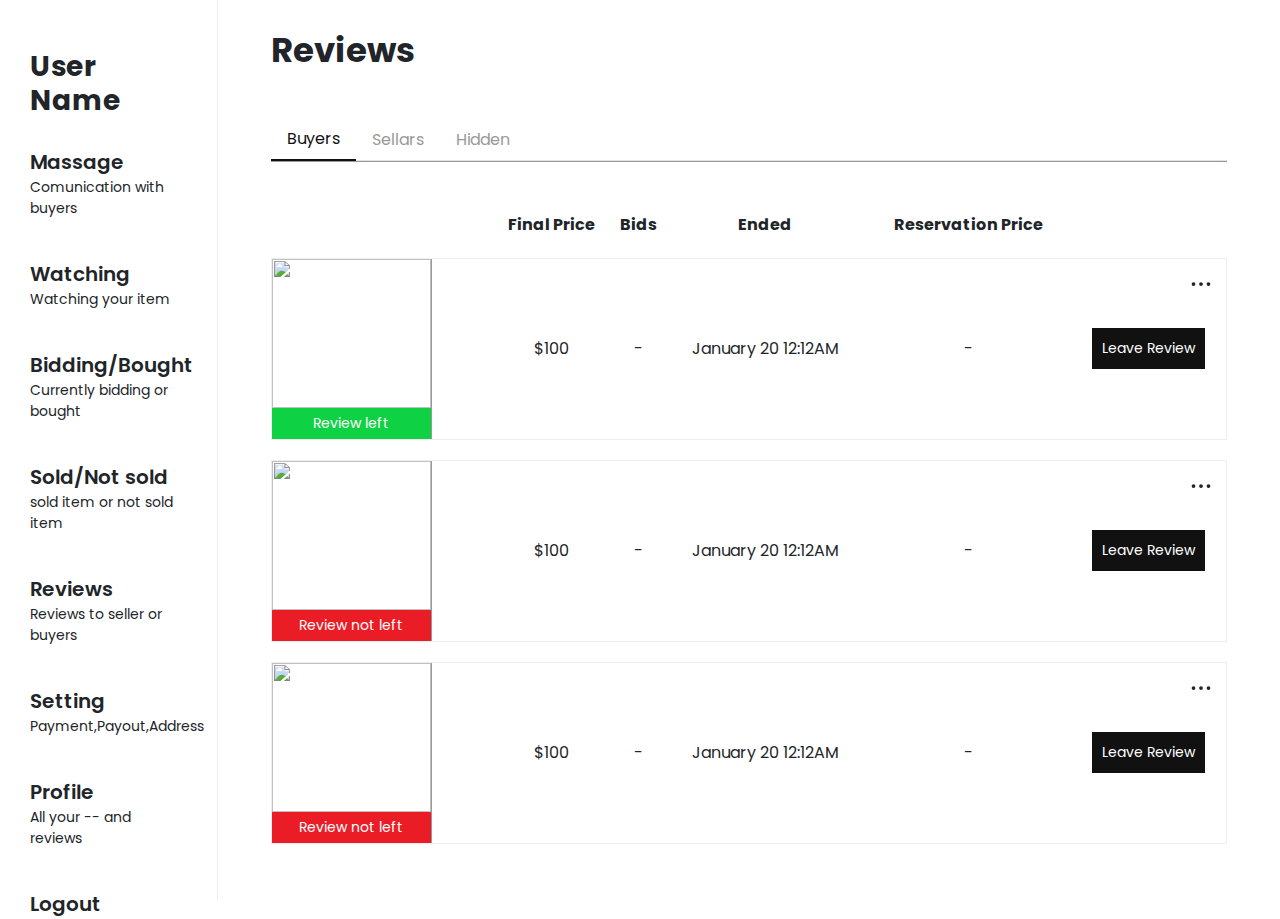
==== commit 11ee7b9c: "ok" ====
--- a/index.html
+++ b/index.html
@@ -58,305 +58,350 @@
                      </button>
                   </div>
                   <div class="review-tabs">
-                     <ul>
-                        <li class="active">buyers</li>
-                        <li>sellers</li>
-                        <li>hidden</li>
-                     </ul>
+                     <nav>
+                        <div class="nav nav-tabs" id="nav-tab" role="tablist">
+                           <button
+                              class="nav-link active"
+                              id="nav-buyers-tab"
+                              data-bs-toggle="tab"
+                              data-bs-target="#nav-buyers"
+                              type="button"
+                              role="tab"
+                              aria-controls="nav-buyers"
+                              aria-selected="true"
+                           >
+                              Buyers
+                           </button>
+                           <button class="nav-link" id="nav-sellars-tab" data-bs-toggle="tab" data-bs-target="#nav-sellars" type="button" role="tab" aria-controls="nav-sellars" aria-selected="false">
+                              Sellars
+                           </button>
+                           <button class="nav-link" id="nav-hidden-tab" data-bs-toggle="tab" data-bs-target="#nav-hidden" type="button" role="tab" aria-controls="nav-hidden" aria-selected="false">
+                              Hidden
+                           </button>
+                        </div>
+                     </nav>
                   </div>
-                  <div class="review-table">
-                     <table>
-                        <thead>
-                           <tr>
-                              <th colspan="2"></th>
-                              <th>Final Price</th>
-                              <th>Bids</th>
-                              <th>Ended</th>
-                              <th>Reservation Price</th>
-                              <th colspan="2"></th>
-                           </tr>
-                        </thead>
-                        <tbody>
-                           <tr>
-                              <td class="tdBorder" colspan="2">
-                                 <div class="td-img">
-                                    <figure>
-                                       <img src="https://encrypted-tbn0.gstatic.com/images?q=tbn:ANd9GcTyRex7sIWzXZCZF09MioICPVHN3e7gexDzKDKBckIWMvoYF61tKvziNQRzRDymjQj5Fqo&usqp=CAU" alt="" />
-                                    </figure>
-                                    <div class="text">Review left</div>
-                                 </div>
-                              </td>
-
-                              <td class="tdBorder">$100</td>
-                              <td class="tdBorder">-</td>
-                              <td class="tdBorder">January 20 12:12AM</td>
-                              <td class="tdBorder">-</td>
-
-                              <td class="position-relative tdBorder" colspan="2">
-                                 <div class="td-action">
-                                    <div class="threeDot">
-                                       <svg xmlns="http://www.w3.org/2000/svg" fill="none" viewBox="0 0 24 24" stroke-width="1.5" stroke="currentColor" class="w-6 h-6" onclick="openActionBtns(this)">
-                                          <path
-                                             stroke-linecap="round"
-                                             stroke-linejoin="round"
-                                             d="M6.75 12a.75.75 0 1 1-1.5 0 .75.75 0 0 1 1.5 0ZM12.75 12a.75.75 0 1 1-1.5 0 .75.75 0 0 1 1.5 0ZM18.75 12a.75.75 0 1 1-1.5 0 .75.75 0 0 1 1.5 0Z"
-                                          />
-                                       </svg>
-                                       <div class="actionBtns" style="display: none">
-                                          <div class="actionBtnsOverlay"></div>
-                                          <div class="action-card">
-                                             <div class="closeactionBtns" onclick="closeActionBtns(this)">
-                                                <svg xmlns="http://www.w3.org/2000/svg" viewBox="0 0 24 24" fill="currentColor" class="w-6 h-6">
-                                                   <path
-                                                      fill-rule="evenodd"
-                                                      d="M5.47 5.47a.75.75 0 0 1 1.06 0L12 10.94l5.47-5.47a.75.75 0 1 1 1.06 1.06L13.06 12l5.47 5.47a.75.75 0 1 1-1.06 1.06L12 13.06l-5.47 5.47a.75.75 0 0 1-1.06-1.06L10.94 12 5.47 6.53a.75.75 0 0 1 0-1.06Z"
-                                                      clip-rule="evenodd"
-                                                   />
-                                                </svg>
-                                             </div>
-                                             <div class="action-item">
-                                                <svg xmlns="http://www.w3.org/2000/svg" viewBox="0 0 24 24" fill="currentColor" class="w-6 h-6">
-                                                   <path
-                                                      fill-rule="evenodd"
-                                                      d="m6.72 5.66 11.62 11.62A8.25 8.25 0 0 0 6.72 5.66Zm10.56 12.68L5.66 6.72a8.25 8.25 0 0 0 11.62 11.62ZM5.105 5.106c3.807-3.808 9.98-3.808 13.788 0 3.808 3.807 3.808 9.98 0 13.788-3.807 3.808-9.98 3.808-13.788 0-3.808-3.807-3.808-9.98 0-13.788Z"
-                                                      clip-rule="evenodd"
-                                                   />
-                                                </svg>
-                                                <span>Hide</span>
-                                             </div>
-                                             <div class="action-item border-0">
-                                                <svg xmlns="http://www.w3.org/2000/svg" viewBox="0 0 24 24" fill="currentColor" class="w-6 h-6">
-                                                   <path
-                                                      fill-rule="evenodd"
-                                                      d="M16.5 4.478v.227a48.816 48.816 0 0 1 3.878.512.75.75 0 1 1-.256 1.478l-.209-.035-1.005 13.07a3 3 0 0 1-2.991 2.77H8.084a3 3 0 0 1-2.991-2.77L4.087 6.66l-.209.035a.75.75 0 0 1-.256-1.478A48.567 48.567 0 0 1 7.5 4.705v-.227c0-1.564 1.213-2.9 2.816-2.951a52.662 52.662 0 0 1 3.369 0c1.603.051 2.815 1.387 2.815 2.951Zm-6.136-1.452a51.196 51.196 0 0 1 3.273 0C14.39 3.05 15 3.684 15 4.478v.113a49.488 49.488 0 0 0-6 0v-.113c0-.794.609-1.428 1.364-1.452Zm-.355 5.945a.75.75 0 1 0-1.5.058l.347 9a.75.75 0 1 0 1.499-.058l-.346-9Zm5.48.058a.75.75 0 1 0-1.498-.058l-.347 9a.75.75 0 0 0 1.5.058l.345-9Z"
-                                                      clip-rule="evenodd"
-                                                   />
-                                                </svg>
-                                                <span>Remove</span>
+                  <div class="tab-content" id="nav-tabContent">
+                     <div class="review-table tab-pane fade show active" id="nav-buyers" role="tabpanel" aria-labelledby="nav-buyers-tab">
+                        <table>
+                           <thead>
+                              <tr>
+                                 <th colspan="2"></th>
+                                 <th>Final Price</th>
+                                 <th>Bids</th>
+                                 <th>Ended</th>
+                                 <th>Reservation Price</th>
+                                 <th colspan="2"></th>
+                              </tr>
+                           </thead>
+                           <tbody>
+                              <tr>
+                                 <td class="tdBorder" colspan="2">
+                                    <div class="td-img">
+                                       <figure>
+                                          <img src="https://encrypted-tbn0.gstatic.com/images?q=tbn:ANd9GcTyRex7sIWzXZCZF09MioICPVHN3e7gexDzKDKBckIWMvoYF61tKvziNQRzRDymjQj5Fqo&usqp=CAU" alt="" />
+                                       </figure>
+                                       <div class="text">Review left</div>
+                                    </div>
+                                 </td>
+
+                                 <td class="tdBorder">$100</td>
+                                 <td class="tdBorder">-</td>
+                                 <td class="tdBorder">January 20 12:12AM</td>
+                                 <td class="tdBorder">-</td>
+
+                                 <td class="position-relative tdBorder" colspan="2">
+                                    <div class="td-action">
+                                       <div class="threeDot">
+                                          <svg
+                                             xmlns="http://www.w3.org/2000/svg"
+                                             fill="none"
+                                             viewBox="0 0 24 24"
+                                             stroke-width="1.5"
+                                             stroke="currentColor"
+                                             class="w-6 h-6"
+                                             onclick="openActionBtns(this)"
+                                          >
+                                             <path
+                                                stroke-linecap="round"
+                                                stroke-linejoin="round"
+                                                d="M6.75 12a.75.75 0 1 1-1.5 0 .75.75 0 0 1 1.5 0ZM12.75 12a.75.75 0 1 1-1.5 0 .75.75 0 0 1 1.5 0ZM18.75 12a.75.75 0 1 1-1.5 0 .75.75 0 0 1 1.5 0Z"
+                                             />
+                                          </svg>
+                                          <div class="actionBtns" style="display: none">
+                                             <div class="actionBtnsOverlay"></div>
+                                             <div class="action-card">
+                                                <div class="closeactionBtns" onclick="closeActionBtns(this)">
+                                                   <svg xmlns="http://www.w3.org/2000/svg" viewBox="0 0 24 24" fill="currentColor" class="w-6 h-6">
+                                                      <path
+                                                         fill-rule="evenodd"
+                                                         d="M5.47 5.47a.75.75 0 0 1 1.06 0L12 10.94l5.47-5.47a.75.75 0 1 1 1.06 1.06L13.06 12l5.47 5.47a.75.75 0 1 1-1.06 1.06L12 13.06l-5.47 5.47a.75.75 0 0 1-1.06-1.06L10.94 12 5.47 6.53a.75.75 0 0 1 0-1.06Z"
+                                                         clip-rule="evenodd"
+                                                      />
+                                                   </svg>
+                                                </div>
+                                                <div class="action-item">
+                                                   <svg xmlns="http://www.w3.org/2000/svg" viewBox="0 0 24 24" fill="currentColor" class="w-6 h-6">
+                                                      <path
+                                                         fill-rule="evenodd"
+                                                         d="m6.72 5.66 11.62 11.62A8.25 8.25 0 0 0 6.72 5.66Zm10.56 12.68L5.66 6.72a8.25 8.25 0 0 0 11.62 11.62ZM5.105 5.106c3.807-3.808 9.98-3.808 13.788 0 3.808 3.807 3.808 9.98 0 13.788-3.807 3.808-9.98 3.808-13.788 0-3.808-3.807-3.808-9.98 0-13.788Z"
+                                                         clip-rule="evenodd"
+                                                      />
+                                                   </svg>
+                                                   <span>Hide</span>
+                                                </div>
+                                                <div class="action-item border-0">
+                                                   <svg xmlns="http://www.w3.org/2000/svg" viewBox="0 0 24 24" fill="currentColor" class="w-6 h-6">
+                                                      <path
+                                                         fill-rule="evenodd"
+                                                         d="M16.5 4.478v.227a48.816 48.816 0 0 1 3.878.512.75.75 0 1 1-.256 1.478l-.209-.035-1.005 13.07a3 3 0 0 1-2.991 2.77H8.084a3 3 0 0 1-2.991-2.77L4.087 6.66l-.209.035a.75.75 0 0 1-.256-1.478A48.567 48.567 0 0 1 7.5 4.705v-.227c0-1.564 1.213-2.9 2.816-2.951a52.662 52.662 0 0 1 3.369 0c1.603.051 2.815 1.387 2.815 2.951Zm-6.136-1.452a51.196 51.196 0 0 1 3.273 0C14.39 3.05 15 3.684 15 4.478v.113a49.488 49.488 0 0 0-6 0v-.113c0-.794.609-1.428 1.364-1.452Zm-.355 5.945a.75.75 0 1 0-1.5.058l.347 9a.75.75 0 1 0 1.499-.058l-.346-9Zm5.48.058a.75.75 0 1 0-1.498-.058l-.347 9a.75.75 0 0 0 1.5.058l.345-9Z"
+                                                         clip-rule="evenodd"
+                                                      />
+                                                   </svg>
+                                                   <span>Remove</span>
+                                                </div>
                                              </div>
                                           </div>
                                        </div>
-                                    </div>
-                                    <button type="button " data-bs-toggle="modal" data-bs-target="#exampleModal">Leave Review</button>
-                                 </div>
-                              </td>
-                           </tr>
-                           <tr>
-                              <td class="tdBorder" colspan="2">
-                                 <div class="td-img">
-                                    <figure>
-                                       <img src="https://encrypted-tbn0.gstatic.com/images?q=tbn:ANd9GcTyRex7sIWzXZCZF09MioICPVHN3e7gexDzKDKBckIWMvoYF61tKvziNQRzRDymjQj5Fqo&usqp=CAU" alt="" />
-                                    </figure>
-                                    <div class="text not-review">Review not left</div>
-                                 </div>
-                              </td>
-
-                              <td class="tdBorder">$100</td>
-                              <td class="tdBorder">-</td>
-                              <td class="tdBorder">January 20 12:12AM</td>
-                              <td class="tdBorder">-</td>
-                              <td class="position-relative tdBorder" colspan="2">
-                                 <div class="td-action">
-                                    <div class="threeDot">
-                                       <svg xmlns="http://www.w3.org/2000/svg" fill="none" viewBox="0 0 24 24" stroke-width="1.5" stroke="currentColor" class="w-6 h-6" onclick="openActionBtns(this)">
-                                          <path
-                                             stroke-linecap="round"
-                                             stroke-linejoin="round"
-                                             d="M6.75 12a.75.75 0 1 1-1.5 0 .75.75 0 0 1 1.5 0ZM12.75 12a.75.75 0 1 1-1.5 0 .75.75 0 0 1 1.5 0ZM18.75 12a.75.75 0 1 1-1.5 0 .75.75 0 0 1 1.5 0Z"
-                                          />
-                                       </svg>
-                                       <div class="actionBtns" style="display: none">
-                                          <div class="actionBtnsOverlay"></div>
-                                          <div class="action-card">
-                                             <div class="closeactionBtns" onclick="closeActionBtns(this)">
-                                                <svg xmlns="http://www.w3.org/2000/svg" viewBox="0 0 24 24" fill="currentColor" class="w-6 h-6">
-                                                   <path
-                                                      fill-rule="evenodd"
-                                                      d="M5.47 5.47a.75.75 0 0 1 1.06 0L12 10.94l5.47-5.47a.75.75 0 1 1 1.06 1.06L13.06 12l5.47 5.47a.75.75 0 1 1-1.06 1.06L12 13.06l-5.47 5.47a.75.75 0 0 1-1.06-1.06L10.94 12 5.47 6.53a.75.75 0 0 1 0-1.06Z"
-                                                      clip-rule="evenodd"
-                                                   />
-                                                </svg>
-                                             </div>
-                                             <div class="action-item">
-                                                <svg xmlns="http://www.w3.org/2000/svg" viewBox="0 0 24 24" fill="currentColor" class="w-6 h-6">
-                                                   <path
-                                                      fill-rule="evenodd"
-                                                      d="m6.72 5.66 11.62 11.62A8.25 8.25 0 0 0 6.72 5.66Zm10.56 12.68L5.66 6.72a8.25 8.25 0 0 0 11.62 11.62ZM5.105 5.106c3.807-3.808 9.98-3.808 13.788 0 3.808 3.807 3.808 9.98 0 13.788-3.807 3.808-9.98 3.808-13.788 0-3.808-3.807-3.808-9.98 0-13.788Z"
-                                                      clip-rule="evenodd"
-                                                   />
-                                                </svg>
-                                                <span>Hide</span>
-                                             </div>
-                                             <div class="action-item border-0">
-                                                <svg xmlns="http://www.w3.org/2000/svg" viewBox="0 0 24 24" fill="currentColor" class="w-6 h-6">
-                                                   <path
-                                                      fill-rule="evenodd"
-                                                      d="M16.5 4.478v.227a48.816 48.816 0 0 1 3.878.512.75.75 0 1 1-.256 1.478l-.209-.035-1.005 13.07a3 3 0 0 1-2.991 2.77H8.084a3 3 0 0 1-2.991-2.77L4.087 6.66l-.209.035a.75.75 0 0 1-.256-1.478A48.567 48.567 0 0 1 7.5 4.705v-.227c0-1.564 1.213-2.9 2.816-2.951a52.662 52.662 0 0 1 3.369 0c1.603.051 2.815 1.387 2.815 2.951Zm-6.136-1.452a51.196 51.196 0 0 1 3.273 0C14.39 3.05 15 3.684 15 4.478v.113a49.488 49.488 0 0 0-6 0v-.113c0-.794.609-1.428 1.364-1.452Zm-.355 5.945a.75.75 0 1 0-1.5.058l.347 9a.75.75 0 1 0 1.499-.058l-.346-9Zm5.48.058a.75.75 0 1 0-1.498-.058l-.347 9a.75.75 0 0 0 1.5.058l.345-9Z"
-                                                      clip-rule="evenodd"
-                                                   />
-                                                </svg>
-                                                <span>Remove</span>
+                                       <button type="button " data-bs-toggle="modal" data-bs-target="#exampleModal">Leave Review</button>
+                                    </div>
+                                 </td>
+                              </tr>
+                              <tr>
+                                 <td class="tdBorder" colspan="2">
+                                    <div class="td-img">
+                                       <figure>
+                                          <img src="https://encrypted-tbn0.gstatic.com/images?q=tbn:ANd9GcTyRex7sIWzXZCZF09MioICPVHN3e7gexDzKDKBckIWMvoYF61tKvziNQRzRDymjQj5Fqo&usqp=CAU" alt="" />
+                                       </figure>
+                                       <div class="text not-review">Review not left</div>
+                                    </div>
+                                 </td>
+
+                                 <td class="tdBorder">$100</td>
+                                 <td class="tdBorder">-</td>
+                                 <td class="tdBorder">January 20 12:12AM</td>
+                                 <td class="tdBorder">-</td>
+                                 <td class="position-relative tdBorder" colspan="2">
+                                    <div class="td-action">
+                                       <div class="threeDot">
+                                          <svg
+                                             xmlns="http://www.w3.org/2000/svg"
+                                             fill="none"
+                                             viewBox="0 0 24 24"
+                                             stroke-width="1.5"
+                                             stroke="currentColor"
+                                             class="w-6 h-6"
+                                             onclick="openActionBtns(this)"
+                                          >
+                                             <path
+                                                stroke-linecap="round"
+                                                stroke-linejoin="round"
+                                                d="M6.75 12a.75.75 0 1 1-1.5 0 .75.75 0 0 1 1.5 0ZM12.75 12a.75.75 0 1 1-1.5 0 .75.75 0 0 1 1.5 0ZM18.75 12a.75.75 0 1 1-1.5 0 .75.75 0 0 1 1.5 0Z"
+                                             />
+                                          </svg>
+                                          <div class="actionBtns" style="display: none">
+                                             <div class="actionBtnsOverlay"></div>
+                                             <div class="action-card">
+                                                <div class="closeactionBtns" onclick="closeActionBtns(this)">
+                                                   <svg xmlns="http://www.w3.org/2000/svg" viewBox="0 0 24 24" fill="currentColor" class="w-6 h-6">
+                                                      <path
+                                                         fill-rule="evenodd"
+                                                         d="M5.47 5.47a.75.75 0 0 1 1.06 0L12 10.94l5.47-5.47a.75.75 0 1 1 1.06 1.06L13.06 12l5.47 5.47a.75.75 0 1 1-1.06 1.06L12 13.06l-5.47 5.47a.75.75 0 0 1-1.06-1.06L10.94 12 5.47 6.53a.75.75 0 0 1 0-1.06Z"
+                                                         clip-rule="evenodd"
+                                                      />
+                                                   </svg>
+                                                </div>
+                                                <div class="action-item">
+                                                   <svg xmlns="http://www.w3.org/2000/svg" viewBox="0 0 24 24" fill="currentColor" class="w-6 h-6">
+                                                      <path
+                                                         fill-rule="evenodd"
+                                                         d="m6.72 5.66 11.62 11.62A8.25 8.25 0 0 0 6.72 5.66Zm10.56 12.68L5.66 6.72a8.25 8.25 0 0 0 11.62 11.62ZM5.105 5.106c3.807-3.808 9.98-3.808 13.788 0 3.808 3.807 3.808 9.98 0 13.788-3.807 3.808-9.98 3.808-13.788 0-3.808-3.807-3.808-9.98 0-13.788Z"
+                                                         clip-rule="evenodd"
+                                                      />
+                                                   </svg>
+                                                   <span>Hide</span>
+                                                </div>
+                                                <div class="action-item border-0">
+                                                   <svg xmlns="http://www.w3.org/2000/svg" viewBox="0 0 24 24" fill="currentColor" class="w-6 h-6">
+                                                      <path
+                                                         fill-rule="evenodd"
+                                                         d="M16.5 4.478v.227a48.816 48.816 0 0 1 3.878.512.75.75 0 1 1-.256 1.478l-.209-.035-1.005 13.07a3 3 0 0 1-2.991 2.77H8.084a3 3 0 0 1-2.991-2.77L4.087 6.66l-.209.035a.75.75 0 0 1-.256-1.478A48.567 48.567 0 0 1 7.5 4.705v-.227c0-1.564 1.213-2.9 2.816-2.951a52.662 52.662 0 0 1 3.369 0c1.603.051 2.815 1.387 2.815 2.951Zm-6.136-1.452a51.196 51.196 0 0 1 3.273 0C14.39 3.05 15 3.684 15 4.478v.113a49.488 49.488 0 0 0-6 0v-.113c0-.794.609-1.428 1.364-1.452Zm-.355 5.945a.75.75 0 1 0-1.5.058l.347 9a.75.75 0 1 0 1.499-.058l-.346-9Zm5.48.058a.75.75 0 1 0-1.498-.058l-.347 9a.75.75 0 0 0 1.5.058l.345-9Z"
+                                                         clip-rule="evenodd"
+                                                      />
+                                                   </svg>
+                                                   <span>Remove</span>
+                                                </div>
                                              </div>
                                           </div>
                                        </div>
-                                    </div>
-                                    <button type="button " data-bs-toggle="modal" data-bs-target="#exampleModal">Leave Review</button>
-                                 </div>
-                              </td>
-                           </tr>
-                           <tr>
-                              <td class="tdBorder" colspan="2">
-                                 <div class="td-img">
-                                    <figure>
-                                       <img src="https://encrypted-tbn0.gstatic.com/images?q=tbn:ANd9GcTyRex7sIWzXZCZF09MioICPVHN3e7gexDzKDKBckIWMvoYF61tKvziNQRzRDymjQj5Fqo&usqp=CAU" alt="" />
-                                    </figure>
-                                    <div class="text not-review">Review not left</div>
-                                 </div>
-                              </td>
-
-                              <td class="tdBorder">$100</td>
-                              <td class="tdBorder">-</td>
-                              <td class="tdBorder">January 20 12:12AM</td>
-                              <td class="tdBorder">-</td>
-                              <td class="position-relative tdBorder" colspan="2">
-                                 <div class="td-action">
-                                    <div class="threeDot">
-                                       <svg xmlns="http://www.w3.org/2000/svg" fill="none" viewBox="0 0 24 24" stroke-width="1.5" stroke="currentColor" class="w-6 h-6" onclick="openActionBtns(this)">
-                                          <path
-                                             stroke-linecap="round"
-                                             stroke-linejoin="round"
-                                             d="M6.75 12a.75.75 0 1 1-1.5 0 .75.75 0 0 1 1.5 0ZM12.75 12a.75.75 0 1 1-1.5 0 .75.75 0 0 1 1.5 0ZM18.75 12a.75.75 0 1 1-1.5 0 .75.75 0 0 1 1.5 0Z"
-                                          />
-                                       </svg>
-                                       <div class="actionBtns" style="display: none">
-                                          <div class="actionBtnsOverlay"></div>
-                                          <div class="action-card">
-                                             <div class="closeactionBtns" onclick="closeActionBtns(this)">
-                                                <svg xmlns="http://www.w3.org/2000/svg" viewBox="0 0 24 24" fill="currentColor" class="w-6 h-6">
-                                                   <path
-                                                      fill-rule="evenodd"
-                                                      d="M5.47 5.47a.75.75 0 0 1 1.06 0L12 10.94l5.47-5.47a.75.75 0 1 1 1.06 1.06L13.06 12l5.47 5.47a.75.75 0 1 1-1.06 1.06L12 13.06l-5.47 5.47a.75.75 0 0 1-1.06-1.06L10.94 12 5.47 6.53a.75.75 0 0 1 0-1.06Z"
-                                                      clip-rule="evenodd"
-                                                   />
-                                                </svg>
-                                             </div>
-                                             <div class="action-item">
-                                                <svg xmlns="http://www.w3.org/2000/svg" viewBox="0 0 24 24" fill="currentColor" class="w-6 h-6">
-                                                   <path
-                                                      fill-rule="evenodd"
-                                                      d="m6.72 5.66 11.62 11.62A8.25 8.25 0 0 0 6.72 5.66Zm10.56 12.68L5.66 6.72a8.25 8.25 0 0 0 11.62 11.62ZM5.105 5.106c3.807-3.808 9.98-3.808 13.788 0 3.808 3.807 3.808 9.98 0 13.788-3.807 3.808-9.98 3.808-13.788 0-3.808-3.807-3.808-9.98 0-13.788Z"
-                                                      clip-rule="evenodd"
-                                                   />
-                                                </svg>
-                                                <span>Hide</span>
-                                             </div>
-                                             <div class="action-item border-0">
-                                                <svg xmlns="http://www.w3.org/2000/svg" viewBox="0 0 24 24" fill="currentColor" class="w-6 h-6">
-                                                   <path
-                                                      fill-rule="evenodd"
-                                                      d="M16.5 4.478v.227a48.816 48.816 0 0 1 3.878.512.75.75 0 1 1-.256 1.478l-.209-.035-1.005 13.07a3 3 0 0 1-2.991 2.77H8.084a3 3 0 0 1-2.991-2.77L4.087 6.66l-.209.035a.75.75 0 0 1-.256-1.478A48.567 48.567 0 0 1 7.5 4.705v-.227c0-1.564 1.213-2.9 2.816-2.951a52.662 52.662 0 0 1 3.369 0c1.603.051 2.815 1.387 2.815 2.951Zm-6.136-1.452a51.196 51.196 0 0 1 3.273 0C14.39 3.05 15 3.684 15 4.478v.113a49.488 49.488 0 0 0-6 0v-.113c0-.794.609-1.428 1.364-1.452Zm-.355 5.945a.75.75 0 1 0-1.5.058l.347 9a.75.75 0 1 0 1.499-.058l-.346-9Zm5.48.058a.75.75 0 1 0-1.498-.058l-.347 9a.75.75 0 0 0 1.5.058l.345-9Z"
-                                                      clip-rule="evenodd"
-                                                   />
-                                                </svg>
-                                                <span>Remove</span>
+                                       <button type="button " data-bs-toggle="modal" data-bs-target="#exampleModal">Leave Review</button>
+                                    </div>
+                                 </td>
+                              </tr>
+                              <tr>
+                                 <td class="tdBorder" colspan="2">
+                                    <div class="td-img">
+                                       <figure>
+                                          <img src="https://encrypted-tbn0.gstatic.com/images?q=tbn:ANd9GcTyRex7sIWzXZCZF09MioICPVHN3e7gexDzKDKBckIWMvoYF61tKvziNQRzRDymjQj5Fqo&usqp=CAU" alt="" />
+                                       </figure>
+                                       <div class="text not-review">Review not left</div>
+                                    </div>
+                                 </td>
+
+                                 <td class="tdBorder">$100</td>
+                                 <td class="tdBorder">-</td>
+                                 <td class="tdBorder">January 20 12:12AM</td>
+                                 <td class="tdBorder">-</td>
+                                 <td class="position-relative tdBorder" colspan="2">
+                                    <div class="td-action">
+                                       <div class="threeDot">
+                                          <svg
+                                             xmlns="http://www.w3.org/2000/svg"
+                                             fill="none"
+                                             viewBox="0 0 24 24"
+                                             stroke-width="1.5"
+                                             stroke="currentColor"
+                                             class="w-6 h-6"
+                                             onclick="openActionBtns(this)"
+                                          >
+                                             <path
+                                                stroke-linecap="round"
+                                                stroke-linejoin="round"
+                                                d="M6.75 12a.75.75 0 1 1-1.5 0 .75.75 0 0 1 1.5 0ZM12.75 12a.75.75 0 1 1-1.5 0 .75.75 0 0 1 1.5 0ZM18.75 12a.75.75 0 1 1-1.5 0 .75.75 0 0 1 1.5 0Z"
+                                             />
+                                          </svg>
+                                          <div class="actionBtns" style="display: none">
+                                             <div class="actionBtnsOverlay"></div>
+                                             <div class="action-card">
+                                                <div class="closeactionBtns" onclick="closeActionBtns(this)">
+                                                   <svg xmlns="http://www.w3.org/2000/svg" viewBox="0 0 24 24" fill="currentColor" class="w-6 h-6">
+                                                      <path
+                                                         fill-rule="evenodd"
+                                                         d="M5.47 5.47a.75.75 0 0 1 1.06 0L12 10.94l5.47-5.47a.75.75 0 1 1 1.06 1.06L13.06 12l5.47 5.47a.75.75 0 1 1-1.06 1.06L12 13.06l-5.47 5.47a.75.75 0 0 1-1.06-1.06L10.94 12 5.47 6.53a.75.75 0 0 1 0-1.06Z"
+                                                         clip-rule="evenodd"
+                                                      />
+                                                   </svg>
+                                                </div>
+                                                <div class="action-item">
+                                                   <svg xmlns="http://www.w3.org/2000/svg" viewBox="0 0 24 24" fill="currentColor" class="w-6 h-6">
+                                                      <path
+                                                         fill-rule="evenodd"
+                                                         d="m6.72 5.66 11.62 11.62A8.25 8.25 0 0 0 6.72 5.66Zm10.56 12.68L5.66 6.72a8.25 8.25 0 0 0 11.62 11.62ZM5.105 5.106c3.807-3.808 9.98-3.808 13.788 0 3.808 3.807 3.808 9.98 0 13.788-3.807 3.808-9.98 3.808-13.788 0-3.808-3.807-3.808-9.98 0-13.788Z"
+                                                         clip-rule="evenodd"
+                                                      />
+                                                   </svg>
+                                                   <span>Hide</span>
+                                                </div>
+                                                <div class="action-item border-0">
+                                                   <svg xmlns="http://www.w3.org/2000/svg" viewBox="0 0 24 24" fill="currentColor" class="w-6 h-6">
+                                                      <path
+                                                         fill-rule="evenodd"
+                                                         d="M16.5 4.478v.227a48.816 48.816 0 0 1 3.878.512.75.75 0 1 1-.256 1.478l-.209-.035-1.005 13.07a3 3 0 0 1-2.991 2.77H8.084a3 3 0 0 1-2.991-2.77L4.087 6.66l-.209.035a.75.75 0 0 1-.256-1.478A48.567 48.567 0 0 1 7.5 4.705v-.227c0-1.564 1.213-2.9 2.816-2.951a52.662 52.662 0 0 1 3.369 0c1.603.051 2.815 1.387 2.815 2.951Zm-6.136-1.452a51.196 51.196 0 0 1 3.273 0C14.39 3.05 15 3.684 15 4.478v.113a49.488 49.488 0 0 0-6 0v-.113c0-.794.609-1.428 1.364-1.452Zm-.355 5.945a.75.75 0 1 0-1.5.058l.347 9a.75.75 0 1 0 1.499-.058l-.346-9Zm5.48.058a.75.75 0 1 0-1.498-.058l-.347 9a.75.75 0 0 0 1.5.058l.345-9Z"
+                                                         clip-rule="evenodd"
+                                                      />
+                                                   </svg>
+                                                   <span>Remove</span>
+                                                </div>
                                              </div>
                                           </div>
                                        </div>
-                                    </div>
-                                    <button type="button " data-bs-toggle="modal" data-bs-target="#exampleModal">Leave Review</button>
+                                       <button type="button " data-bs-toggle="modal" data-bs-target="#exampleModal">Leave Review</button>
+                                    </div>
+                                 </td>
+                              </tr>
+                           </tbody>
+                        </table>
+                        <!-- Modal -->
+                        <div class="modal fade" id="exampleModal" tabindex="-1" aria-labelledby="exampleModalLabel" aria-hidden="true">
+                           <div class="modal-dialog">
+                              <div class="modal-content">
+                                 <div class="modal-header p-0 border-0">
+                                    <button type="button" class="btn-close" data-bs-dismiss="modal" aria-label="Close"></button>
                                  </div>
-                              </td>
-                           </tr>
-                        </tbody>
-                     </table>
-                     <!-- Modal -->
-                     <div class="modal fade" id="exampleModal" tabindex="-1" aria-labelledby="exampleModalLabel" aria-hidden="true">
-                        <div class="modal-dialog">
-                           <div class="modal-content">
-                              <div class="modal-header p-0">
-                                 <button type="button" class="btn-close" data-bs-dismiss="modal" aria-label="Close"></button>
-                              </div>
-                              <div class="modal-body">
-                                 <h3>Leave Review</h3>
-                                 <p>This review will be recive to the buyer *userName</p>
-                                 <div class="recomend">
-                                    <h4>Would you recomend This buyer?</h4>
-                                    <div class="recomend-btn">
-                                       <button>
+                                 <div class="modal-body">
+                                    <h3>Leave Review</h3>
+                                    <p>This review will be recive to the buyer *userName</p>
+                                    <div class="recomend">
+                                       <h4>Would you recomend This buyer?</h4>
+                                       <div class="recomend-btn">
+                                          <button>
+                                             <svg xmlns="http://www.w3.org/2000/svg" viewBox="0 0 24 24" fill="currentColor" class="w-6 h-6">
+                                                <path
+                                                   d="M7.493 18.5c-.425 0-.82-.236-.975-.632A7.48 7.48 0 0 1 6 15.125c0-1.75.599-3.358 1.602-4.634.151-.192.373-.309.6-.397.473-.183.89-.514 1.212-.924a9.042 9.042 0 0 1 2.861-2.4c.723-.384 1.35-.956 1.653-1.715a4.498 4.498 0 0 0 .322-1.672V2.75A.75.75 0 0 1 15 2a2.25 2.25 0 0 1 2.25 2.25c0 1.152-.26 2.243-.723 3.218-.266.558.107 1.282.725 1.282h3.126c1.026 0 1.945.694 2.054 1.715.045.422.068.85.068 1.285a11.95 11.95 0 0 1-2.649 7.521c-.388.482-.987.729-1.605.729H14.23c-.483 0-.964-.078-1.423-.23l-3.114-1.04a4.501 4.501 0 0 0-1.423-.23h-.777ZM2.331 10.727a11.969 11.969 0 0 0-.831 4.398 12 12 0 0 0 .52 3.507C2.28 19.482 3.105 20 3.994 20H4.9c.445 0 .72-.498.523-.898a8.963 8.963 0 0 1-.924-3.977c0-1.708.476-3.305 1.302-4.666.245-.403-.028-.959-.5-.959H4.25c-.832 0-1.612.453-1.918 1.227Z"
+                                                />
+                                             </svg>
+                                          </button>
+                                          <button>
+                                             <svg xmlns="http://www.w3.org/2000/svg" viewBox="0 0 24 24" fill="currentColor" class="w-6 h-6">
+                                                <path
+                                                   d="M15.73 5.5h1.035A7.465 7.465 0 0 1 18 9.625a7.465 7.465 0 0 1-1.235 4.125h-.148c-.806 0-1.534.446-2.031 1.08a9.04 9.04 0 0 1-2.861 2.4c-.723.384-1.35.956-1.653 1.715a4.499 4.499 0 0 0-.322 1.672v.633A.75.75 0 0 1 9 22a2.25 2.25 0 0 1-2.25-2.25c0-1.152.26-2.243.723-3.218.266-.558-.107-1.282-.725-1.282H3.622c-1.026 0-1.945-.694-2.054-1.715A12.137 12.137 0 0 1 1.5 12.25c0-2.848.992-5.464 2.649-7.521C4.537 4.247 5.136 4 5.754 4H9.77a4.5 4.5 0 0 1 1.423.23l3.114 1.04a4.5 4.5 0 0 0 1.423.23ZM21.669 14.023c.536-1.362.831-2.845.831-4.398 0-1.22-.182-2.398-.52-3.507-.26-.85-1.084-1.368-1.973-1.368H19.1c-.445 0-.72.498-.523.898.591 1.2.924 2.55.924 3.977a8.958 8.958 0 0 1-1.302 4.666c-.245.403.028.959.5.959h1.053c.832 0 1.612-.453 1.918-1.227Z"
+                                                />
+                                             </svg>
+                                          </button>
+                                       </div>
+                                    </div>
+                                    <div class="stars">
+                                       <button class="star" data-color="#d0021b">
                                           <svg xmlns="http://www.w3.org/2000/svg" viewBox="0 0 24 24" fill="currentColor" class="w-6 h-6">
                                              <path
-                                                d="M7.493 18.5c-.425 0-.82-.236-.975-.632A7.48 7.48 0 0 1 6 15.125c0-1.75.599-3.358 1.602-4.634.151-.192.373-.309.6-.397.473-.183.89-.514 1.212-.924a9.042 9.042 0 0 1 2.861-2.4c.723-.384 1.35-.956 1.653-1.715a4.498 4.498 0 0 0 .322-1.672V2.75A.75.75 0 0 1 15 2a2.25 2.25 0 0 1 2.25 2.25c0 1.152-.26 2.243-.723 3.218-.266.558.107 1.282.725 1.282h3.126c1.026 0 1.945.694 2.054 1.715.045.422.068.85.068 1.285a11.95 11.95 0 0 1-2.649 7.521c-.388.482-.987.729-1.605.729H14.23c-.483 0-.964-.078-1.423-.23l-3.114-1.04a4.501 4.501 0 0 0-1.423-.23h-.777ZM2.331 10.727a11.969 11.969 0 0 0-.831 4.398 12 12 0 0 0 .52 3.507C2.28 19.482 3.105 20 3.994 20H4.9c.445 0 .72-.498.523-.898a8.963 8.963 0 0 1-.924-3.977c0-1.708.476-3.305 1.302-4.666.245-.403-.028-.959-.5-.959H4.25c-.832 0-1.612.453-1.918 1.227Z"
+                                                fill-rule="evenodd"
+                                                d="M10.788 3.21c.448-1.077 1.976-1.077 2.424 0l2.082 5.006 5.404.434c1.164.093 1.636 1.545.749 2.305l-4.117 3.527 1.257 5.273c.271 1.136-.964 2.033-1.96 1.425L12 18.354 7.373 21.18c-.996.608-2.231-.29-1.96-1.425l1.257-5.273-4.117-3.527c-.887-.76-.415-2.212.749-2.305l5.404-.434 2.082-5.005Z"
+                                                clip-rule="evenodd"
                                              />
                                           </svg>
                                        </button>
-                                       <button>
+                                       <button class="star" data-color="#f59a05">
                                           <svg xmlns="http://www.w3.org/2000/svg" viewBox="0 0 24 24" fill="currentColor" class="w-6 h-6">
                                              <path
-                                                d="M15.73 5.5h1.035A7.465 7.465 0 0 1 18 9.625a7.465 7.465 0 0 1-1.235 4.125h-.148c-.806 0-1.534.446-2.031 1.08a9.04 9.04 0 0 1-2.861 2.4c-.723.384-1.35.956-1.653 1.715a4.499 4.499 0 0 0-.322 1.672v.633A.75.75 0 0 1 9 22a2.25 2.25 0 0 1-2.25-2.25c0-1.152.26-2.243.723-3.218.266-.558-.107-1.282-.725-1.282H3.622c-1.026 0-1.945-.694-2.054-1.715A12.137 12.137 0 0 1 1.5 12.25c0-2.848.992-5.464 2.649-7.521C4.537 4.247 5.136 4 5.754 4H9.77a4.5 4.5 0 0 1 1.423.23l3.114 1.04a4.5 4.5 0 0 0 1.423.23ZM21.669 14.023c.536-1.362.831-2.845.831-4.398 0-1.22-.182-2.398-.52-3.507-.26-.85-1.084-1.368-1.973-1.368H19.1c-.445 0-.72.498-.523.898.591 1.2.924 2.55.924 3.977a8.958 8.958 0 0 1-1.302 4.666c-.245.403.028.959.5.959h1.053c.832 0 1.612-.453 1.918-1.227Z"
+                                                fill-rule="evenodd"
+                                                d="M10.788 3.21c.448-1.077 1.976-1.077 2.424 0l2.082 5.006 5.404.434c1.164.093 1.636 1.545.749 2.305l-4.117 3.527 1.257 5.273c.271 1.136-.964 2.033-1.96 1.425L12 18.354 7.373 21.18c-.996.608-2.231-.29-1.96-1.425l1.257-5.273-4.117-3.527c-.887-.76-.415-2.212.749-2.305l5.404-.434 2.082-5.005Z"
+                                                clip-rule="evenodd"
                                              />
                                           </svg>
                                        </button>
-                                    </div>
-                                 </div>
-                                 <div class="stars">
-                                    <button class="star" data-color="#d0021b">
-                                       <svg xmlns="http://www.w3.org/2000/svg" viewBox="0 0 24 24" fill="currentColor" class="w-6 h-6">
-                                          <path
-                                             fill-rule="evenodd"
-                                             d="M10.788 3.21c.448-1.077 1.976-1.077 2.424 0l2.082 5.006 5.404.434c1.164.093 1.636 1.545.749 2.305l-4.117 3.527 1.257 5.273c.271 1.136-.964 2.033-1.96 1.425L12 18.354 7.373 21.18c-.996.608-2.231-.29-1.96-1.425l1.257-5.273-4.117-3.527c-.887-.76-.415-2.212.749-2.305l5.404-.434 2.082-5.005Z"
-                                             clip-rule="evenodd"
-                                          />
-                                       </svg>
-                                    </button>
-                                    <button class="star" data-color="#f59a05">
-                                       <svg xmlns="http://www.w3.org/2000/svg" viewBox="0 0 24 24" fill="currentColor" class="w-6 h-6">
-                                          <path
-                                             fill-rule="evenodd"
-                                             d="M10.788 3.21c.448-1.077 1.976-1.077 2.424 0l2.082 5.006 5.404.434c1.164.093 1.636 1.545.749 2.305l-4.117 3.527 1.257 5.273c.271 1.136-.964 2.033-1.96 1.425L12 18.354 7.373 21.18c-.996.608-2.231-.29-1.96-1.425l1.257-5.273-4.117-3.527c-.887-.76-.415-2.212.749-2.305l5.404-.434 2.082-5.005Z"
-                                             clip-rule="evenodd"
-                                          />
-                                       </svg>
-                                    </button>
-                                    <button class="star" data-color="#8ca402">
-                                       <svg xmlns="http://www.w3.org/2000/svg" viewBox="0 0 24 24" fill="currentColor" class="w-6 h-6">
-                                          <path
-                                             fill-rule="evenodd"
-                                             d="M10.788 3.21c.448-1.077 1.976-1.077 2.424 0l2.082 5.006 5.404.434c1.164.093 1.636 1.545.749 2.305l-4.117 3.527 1.257 5.273c.271 1.136-.964 2.033-1.96 1.425L12 18.354 7.373 21.18c-.996.608-2.231-.29-1.96-1.425l1.257-5.273-4.117-3.527c-.887-.76-.415-2.212.749-2.305l5.404-.434 2.082-5.005Z"
-                                             clip-rule="evenodd"
-                                          />
-                                       </svg>
-                                    </button>
-                                    <button class="star" data-color="#009c00">
-                                       <svg xmlns="http://www.w3.org/2000/svg" viewBox="0 0 24 24" fill="currentColor" class="w-6 h-6">
-                                          <path
-                                             fill-rule="evenodd"
-                                             d="M10.788 3.21c.448-1.077 1.976-1.077 2.424 0l2.082 5.006 5.404.434c1.164.093 1.636 1.545.749 2.305l-4.117 3.527 1.257 5.273c.271 1.136-.964 2.033-1.96 1.425L12 18.354 7.373 21.18c-.996.608-2.231-.29-1.96-1.425l1.257-5.273-4.117-3.527c-.887-.76-.415-2.212.749-2.305l5.404-.434 2.082-5.005Z"
-                                             clip-rule="evenodd"
-                                          />
-                                       </svg>
-                                    </button>
-
-                                    <button class="star" data-color="#007b4c">
-                                       <svg xmlns="http://www.w3.org/2000/svg" viewBox="0 0 24 24" fill="currentColor" class="w-6 h-6">
-                                          <path
-                                             fill-rule="evenodd"
-                                             d="M10.788 3.21c.448-1.077 1.976-1.077 2.424 0l2.082 5.006 5.404.434c1.164.093 1.636 1.545.749 2.305l-4.117 3.527 1.257 5.273c.271 1.136-.964 2.033-1.96 1.425L12 18.354 7.373 21.18c-.996.608-2.231-.29-1.96-1.425l1.257-5.273-4.117-3.527c-.887-.76-.415-2.212.749-2.305l5.404-.434 2.082-5.005Z"
-                                             clip-rule="evenodd"
-                                          />
-                                       </svg>
-                                    </button>
-                                 </div>
-                                 <div class="leavetext">
-                                    <label for="#">Leave a description of your exprience</label>
-                                    <textarea name="" id="" cols="30" rows="10" placeholder="Share your thought about the buyer"></textarea>
-                                 </div>
-                                 <div class="enter">
-                                    <button>Enter</button>
+                                       <button class="star" data-color="#8ca402">
+                                          <svg xmlns="http://www.w3.org/2000/svg" viewBox="0 0 24 24" fill="currentColor" class="w-6 h-6">
+                                             <path
+                                                fill-rule="evenodd"
+                                                d="M10.788 3.21c.448-1.077 1.976-1.077 2.424 0l2.082 5.006 5.404.434c1.164.093 1.636 1.545.749 2.305l-4.117 3.527 1.257 5.273c.271 1.136-.964 2.033-1.96 1.425L12 18.354 7.373 21.18c-.996.608-2.231-.29-1.96-1.425l1.257-5.273-4.117-3.527c-.887-.76-.415-2.212.749-2.305l5.404-.434 2.082-5.005Z"
+                                                clip-rule="evenodd"
+                                             />
+                                          </svg>
+                                       </button>
+                                       <button class="star" data-color="#009c00">
+                                          <svg xmlns="http://www.w3.org/2000/svg" viewBox="0 0 24 24" fill="currentColor" class="w-6 h-6">
+                                             <path
+                                                fill-rule="evenodd"
+                                                d="M10.788 3.21c.448-1.077 1.976-1.077 2.424 0l2.082 5.006 5.404.434c1.164.093 1.636 1.545.749 2.305l-4.117 3.527 1.257 5.273c.271 1.136-.964 2.033-1.96 1.425L12 18.354 7.373 21.18c-.996.608-2.231-.29-1.96-1.425l1.257-5.273-4.117-3.527c-.887-.76-.415-2.212.749-2.305l5.404-.434 2.082-5.005Z"
+                                                clip-rule="evenodd"
+                                             />
+                                          </svg>
+                                       </button>
+
+                                       <button class="star" data-color="#007b4c">
+                                          <svg xmlns="http://www.w3.org/2000/svg" viewBox="0 0 24 24" fill="currentColor" class="w-6 h-6">
+                                             <path
+                                                fill-rule="evenodd"
+                                                d="M10.788 3.21c.448-1.077 1.976-1.077 2.424 0l2.082 5.006 5.404.434c1.164.093 1.636 1.545.749 2.305l-4.117 3.527 1.257 5.273c.271 1.136-.964 2.033-1.96 1.425L12 18.354 7.373 21.18c-.996.608-2.231-.29-1.96-1.425l1.257-5.273-4.117-3.527c-.887-.76-.415-2.212.749-2.305l5.404-.434 2.082-5.005Z"
+                                                clip-rule="evenodd"
+                                             />
+                                          </svg>
+                                       </button>
+                                    </div>
+                                    <div class="leavetext">
+                                       <label for="#">Leave a description of your exprience</label>
+                                       <textarea name="" id="" cols="30" rows="10" placeholder="Share your thought about the buyer"></textarea>
+                                    </div>
+                                    <div class="enter">
+                                       <button>Enter</button>
+                                    </div>
                                  </div>
                               </div>
                            </div>
                         </div>
                      </div>
+                     <div class="tab-pane fade" id="nav-sellars" role="tabpanel" aria-labelledby="nav-sellars-tab">Sellars</div>
+                     <div class="tab-pane fade" id="nav-hidden" role="tabpanel" aria-labelledby="nav-hidden-tab">Hidden</div>
                   </div>
                </div>
             </section>
@@ -384,56 +429,9 @@
             actionBtns.style.display = "none";
          }
 
-         // document.addEventListener("DOMContentLoaded", function () {
-         //    const stars = document.querySelectorAll(".stars .star");
-
-         //    stars.forEach((star) => {
-         //       // Hover event
-         //       star.addEventListener("mouseover", function () {
-         //          const color = this.dataset.color;
-         //          this.querySelector("svg").style.fill = color;
-         //       });
-
-         //       // Click event
-         //       star.addEventListener("click", function () {
-         //          const color = this.dataset.color;
-         //          this.querySelector("svg").style.fill = color;
-         //          // Remove hover effect after click
-         //          this.removeEventListener("mouseover", hoverFunction);
-         //       });
-
-         //       // Hover out event
-         //       star.addEventListener("mouseout", function () {
-         //          this.querySelector("svg").style.fill = ""; // Reset to default color
-         //       });
-         //    });
-         // });
          document.addEventListener("DOMContentLoaded", function () {
             const stars = document.querySelectorAll(".stars .star");
 
-            // stars.forEach((star, index) => {
-            //    const color = star.dataset.color;
-
-            //    // Click event
-            //    star.addEventListener("click", function () {
-            //       // Set the fill color for all stars up to the current star
-            //       for (let i = 0; i <= index; i++) {
-            //          const svg = stars[i].querySelector("svg");
-            //          svg.querySelectorAll("path").forEach((path) => {
-            //             path.style.fill = color; // Fill color
-            //             path.style.stroke = color; // Stroke color
-            //          });
-            //       }
-            //       // Reset the fill color for stars after the current star
-            //       for (let i = index + 1; i < stars.length; i++) {
-            //          const svg = stars[i].querySelector("svg");
-            //          svg.querySelectorAll("path").forEach((path) => {
-            //             path.style.fill = ""; // Reset fill color
-            //             path.style.stroke = ""; // Reset stroke color
-            //          });
-            //       }
-            //    });
-            // });
             stars.forEach((star, index) => {
                const color = star.dataset.color;
 
--- a/style.css
+++ b/style.css
@@ -78,13 +78,32 @@
     text-transform: capitalize;
 }
 
+.review-tabs .nav-link {
+    border: none;
+    color: #999;
+}
+
+.review-tabs .nav-link.active {
+    border-bottom: 2px solid #111;
+    color: #111;
+
+}
+
+.table-w-18 {
+    width: 18%;
+}
+
 .review-tabs ul li.active {
-    border-bottom: 2px solid #111;
     font-weight: 500;
 }
 
 .review-table {
     padding: 30px 0;
+}
+
+.bids {
+    text-decoration: underline;
+    cursor: pointer;
 }
 
 table {
@@ -226,9 +245,9 @@
     width: 22px;
 }
 
-.modal-header {
+/* .modal-header {
     border: none;
-}
+} */
 
 .modal-header .btn-close {
     position: absolute;
